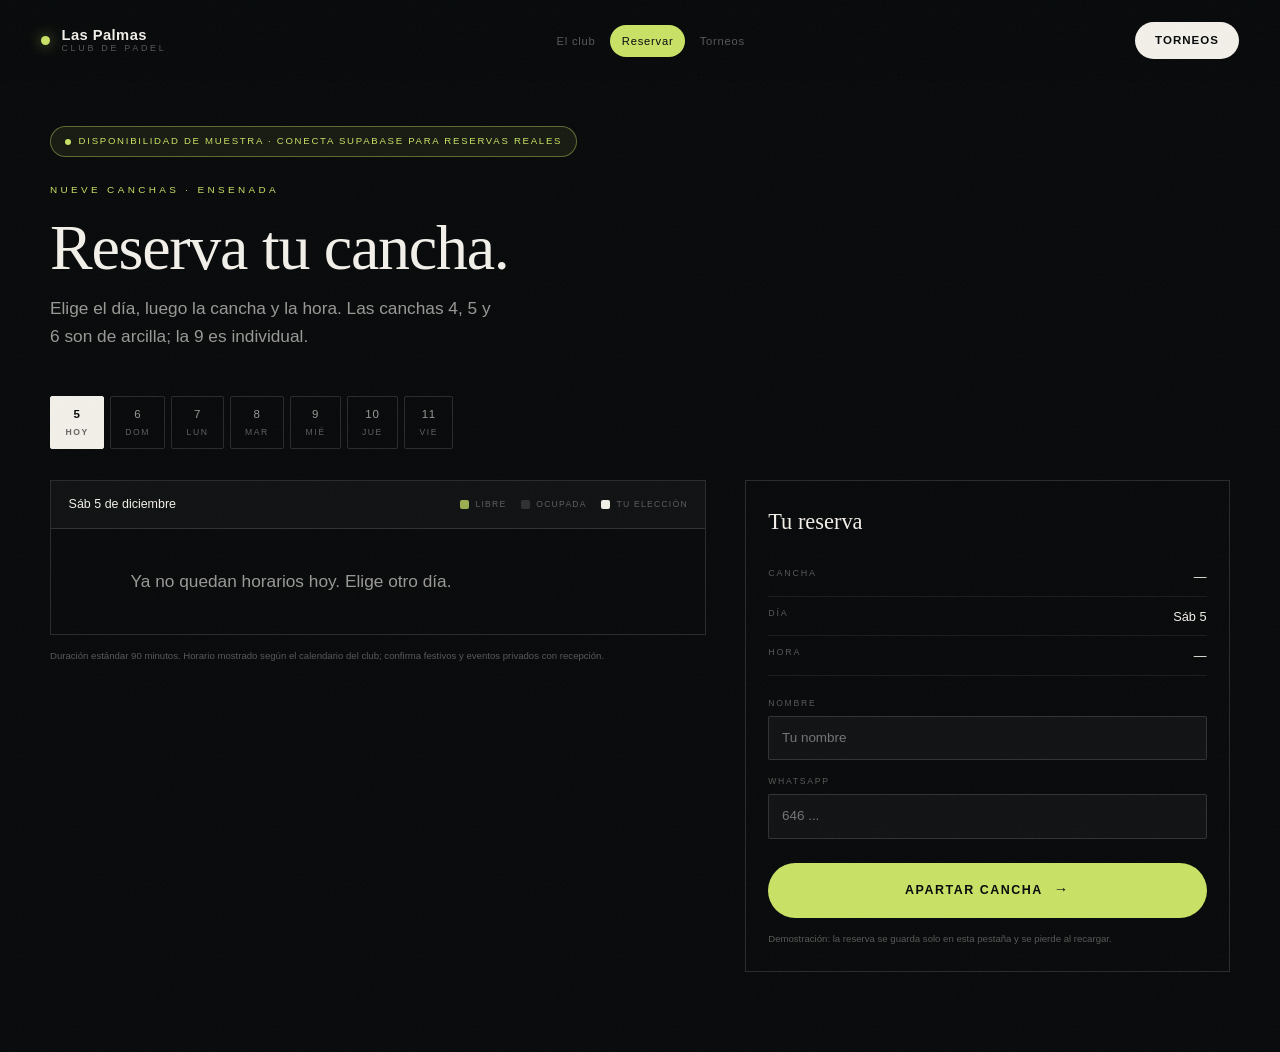
==== reservar.html @ 53bbf146 "Add files via upload" ====
<!DOCTYPE html>
<html lang="es">
<head>
<meta charset="utf-8">
<meta name="viewport" content="width=device-width, initial-scale=1, viewport-fit=cover">
<title>Reservar cancha — Club de Padel Las Palmas</title>
<meta name="description" content="Reserva una de las nueve canchas del Club de Padel Las Palmas en Ensenada.">
<meta name="theme-color" content="#07090a">
<link rel="stylesheet" href="css/cine.css">
<link rel="stylesheet" href="css/app.css">
</head>
<body class="app">
<div class="grain" aria-hidden="true"></div>

<header class="chrome">
  <a class="brand" href="index.html">
    <span class="brand-ball" aria-hidden="true"></span>
    <span class="brand-text"><strong>Las Palmas</strong><em>Club de Padel</em></span>
  </a>
  <nav class="chapters">
    <button onclick="location.href='index.html'"><span>El club</span></button>
    <button class="on"><span>Reservar</span></button>
    <button onclick="location.href='torneos.html'"><span>Torneos</span></button>
  </nav>
  <div class="chrome-right">
    <a class="book-cta" href="torneos.html">Torneos</a>
  </div>
</header>

<main class="app-main">
  <div class="page-head">
    <div id="sampleBadge"></div>
    <p class="eyebrow">Nueve canchas · Ensenada</p>
    <h1>Reserva tu cancha.</h1>
    <p class="body">Elige el día, luego la cancha y la hora. Las canchas 4, 5 y 6 son de arcilla; la 9 es individual.</p>
  </div>

  <div class="day-strip" id="dayStrip" role="group" aria-label="Día"></div>

  <div class="book-layout">
    <div>
      <div class="grid-wrap">
        <div class="grid-head">
          <b id="gridDay">—</b>
          <div class="legend">
            <span><i class="swatch free"></i>Libre</span>
            <span><i class="swatch taken"></i>Ocupada</span>
            <span><i class="swatch pick"></i>Tu elección</span>
          </div>
        </div>
        <div id="grid"></div>
      </div>
      <p class="book-note">
        Duración estándar 90 minutos. Horario mostrado según el calendario del club;
        confirma festivos y eventos privados con recepción.
      </p>
    </div>

    <aside class="book-side">
      <div class="book-card">
        <h3>Tu reserva</h3>
        <div class="pick-line"><span>Cancha</span><b id="pCourt">—</b></div>
        <div class="pick-line"><span>Día</span><b id="pDay">—</b></div>
        <div class="pick-line"><span>Hora</span><b id="pTime">—</b></div>

        <div style="margin-top:1.3rem">
          <div class="field">
            <label for="bName">Nombre</label>
            <input id="bName" type="text" autocomplete="name" placeholder="Tu nombre">
          </div>
          <div class="field">
            <label for="bPhone">WhatsApp</label>
            <input id="bPhone" type="tel" autocomplete="tel" placeholder="646 ...">
          </div>
        </div>

        <button class="confirm" id="bConfirm" style="width:100%;justify-content:center;margin-top:.6rem">
          <span>Apartar cancha</span><i aria-hidden="true">→</i>
        </button>
        <div class="msg" id="bMsg"></div>
        <p class="book-note" id="bNote"></p>
      </div>
    </aside>
  </div>
</main>

<script src="js/mock.js"></script>
<script src="js/api.js"></script>
<script src="js/booking.js"></script>
</body>
</html>
---- css/cine.css ----
/* ══════════════════════════════════════════════════════
   CLUB DE PADEL LAS PALMAS — cinematic scroll journey
   ══════════════════════════════════════════════════════ */

:root{
  --ink:#07090a;
  --ink-2:#0d1113;
  --paper:#f3f0ea;
  --paper-dim:rgba(243,240,234,.62);
  --paper-faint:rgba(243,240,234,.34);
  --ball:#c9e265;         /* domes / tennis-ball green */
  --ball-deep:#9fc032;
  --court:#2f86c9;        /* blue court */
  --clay:#c2593a;         /* terracotta court */
  --line:rgba(243,240,234,.14);
  --blur:saturate(180%) blur(22px);
  --ease:cubic-bezier(.22,.61,.36,1);
  --ease-out:cubic-bezier(.16,1,.3,1);
  --sans:"Helvetica Neue",Inter,-apple-system,BlinkMacSystemFont,"Segoe UI",Roboto,Arial,sans-serif;
  --mono:ui-monospace,SFMono-Regular,"SF Mono",Menlo,Consolas,monospace;
  --display:"Didot","Bodoni 72","Playfair Display",Georgia,"Times New Roman",serif;
}

*,*::before,*::after{box-sizing:border-box}
html{scroll-behavior:auto;-webkit-text-size-adjust:100%;overflow-x:clip}
body{
  margin:0;background:var(--ink);color:var(--paper);
  font-family:var(--sans);font-size:16px;line-height:1.5;
  -webkit-font-smoothing:antialiased;-moz-osx-font-smoothing:grayscale;
  overflow-x:hidden;
}
img,video{display:block;max-width:100%}
button{font:inherit;color:inherit;background:none;border:0;cursor:pointer}
a{color:inherit;text-decoration:none}

/* ── film grain ───────────────────────────────── */
.grain{
  position:fixed;inset:-150%;z-index:9998;pointer-events:none;opacity:.045;
  background-image:url("data:image/svg+xml;utf8,<svg xmlns='http://www.w3.org/2000/svg' width='200' height='200'><filter id='n'><feTurbulence type='fractalNoise' baseFrequency='.85' numOctaves='3'/></filter><rect width='200' height='200' filter='url(%23n)'/></svg>");
  animation:grain 1.1s steps(3) infinite;will-change:transform;
}
@keyframes grain{
  0%{transform:translate(0,0)}33%{transform:translate(-3%,2%)}66%{transform:translate(2%,-3%)}100%{transform:translate(0,0)}
}

/* ── preloader ────────────────────────────────── */
.boot{
  position:fixed;inset:0;z-index:9999;background:var(--ink);
  display:grid;place-items:center;transition:opacity .9s var(--ease),visibility .9s;
}
.boot.gone{opacity:0;visibility:hidden}
.boot-inner{width:min(78vw,360px);text-align:center}
.boot-mark{display:flex;align-items:center;justify-content:center;gap:.7rem;margin-bottom:2.2rem}
.boot-ball{
  width:13px;height:13px;border-radius:50%;background:var(--ball);
  box-shadow:0 0 22px rgba(201,226,101,.55);animation:pulse 1.8s var(--ease) infinite;
}
@keyframes pulse{0%,100%{transform:scale(1);opacity:1}50%{transform:scale(.72);opacity:.55}}
.boot-name{font-size:.72rem;letter-spacing:.42em;color:var(--paper-dim)}
.boot-bar{height:1px;background:var(--line);overflow:hidden}
.boot-bar i{display:block;height:100%;width:0;background:var(--ball);transition:width .35s var(--ease)}
.boot-pct{margin-top:1rem;font-family:var(--mono);font-size:.64rem;letter-spacing:.24em;color:var(--paper-faint)}

/* ── chrome ───────────────────────────────────── */
.chrome{
  position:fixed;top:0;left:0;right:0;z-index:900;
  display:flex;align-items:center;justify-content:space-between;gap:1.5rem;
  padding:1.4rem clamp(1.1rem,3.2vw,2.6rem);
  transition:opacity .6s var(--ease),transform .6s var(--ease);
}
.chrome::before{
  content:"";position:absolute;inset:0;z-index:-1;pointer-events:none;
  background:linear-gradient(to bottom,rgba(7,9,10,.78),rgba(7,9,10,0));
}
.brand{display:flex;align-items:center;gap:.72rem}
.brand-ball{
  width:9px;height:9px;border-radius:50%;background:var(--ball);flex:none;
  box-shadow:0 0 14px rgba(201,226,101,.6);
}
.brand-text{display:flex;flex-direction:column;line-height:1.08}
.brand-text strong{font-size:.92rem;font-weight:600;letter-spacing:.03em}
.brand-text em{font-style:normal;font-size:.56rem;letter-spacing:.3em;color:var(--paper-faint);text-transform:uppercase}

.chapters{display:flex;gap:.2rem}
.chapters button{
  position:relative;display:flex;align-items:baseline;gap:.42rem;
  padding:.5rem .72rem;border-radius:999px;
  font-size:.7rem;letter-spacing:.07em;color:var(--paper-faint);
  transition:color .35s var(--ease),background .35s var(--ease);
}
.chapters button i{font-family:var(--mono);font-size:.56rem;font-style:normal;opacity:.6}
.chapters button:hover{color:var(--paper)}
.chapters button.on{color:var(--ink);background:var(--ball)}
.chapters button.on i{opacity:.72}

.chrome-right{display:flex;align-items:center;gap:.9rem}
.lang{
  display:flex;gap:.26rem;font-family:var(--mono);font-size:.62rem;letter-spacing:.14em;
  color:var(--paper-dim);padding:.44rem .6rem;border:1px solid var(--line);border-radius:999px;
  transition:border-color .3s var(--ease)
}
.lang:hover{border-color:rgba(243,240,234,.34)}
.lang .off{opacity:.38}
.lang i{font-style:normal;opacity:.3}
.book-cta{
  padding:.62rem 1.25rem;border-radius:999px;background:var(--paper);color:var(--ink);
  font-size:.72rem;font-weight:600;letter-spacing:.09em;text-transform:uppercase;
  transition:background .35s var(--ease),transform .35s var(--ease);
}
.book-cta:hover{background:var(--ball);transform:translateY(-1px)}

.progress{position:fixed;top:0;left:0;right:0;height:2px;z-index:901;background:rgba(243,240,234,.08)}
.progress i{display:block;height:100%;width:0;background:var(--ball);transform-origin:0 50%}

/* ── chapter / stage ──────────────────────────── */
.chapter{position:relative;width:100%}
.stage{
  position:fixed;top:0;left:0;height:100svh;width:100%;overflow:hidden;
  background:var(--ink);
  opacity:0;visibility:hidden;will-change:opacity;
}
.layer{position:absolute;inset:0;width:100%;height:100%}

.film video,.film img{
  position:absolute;inset:0;width:100%;height:100%;object-fit:cover;
}
.film img{z-index:1}
.film video{z-index:2;opacity:0;transition:opacity .5s var(--ease)}
.film video.ready{opacity:1}
.film-b{opacity:0;z-index:3}

.aerial-layer{overflow:hidden}
.aerial{
  position:absolute;top:50%;left:50%;
  width:112%;height:112%;object-fit:cover;
  transform:translate(-50%,-50%) scale(1);
  transform-origin:56% 44%;      /* the domes — reception & pro shop */
  will-change:transform;
}

.still-layer{opacity:0;z-index:4}
.still-layer img{width:100%;height:100%;object-fit:cover}

.grade{
  z-index:5;pointer-events:none;
  background:
    linear-gradient(to bottom,rgba(7,9,10,.62) 0%,rgba(7,9,10,.12) 26%,rgba(7,9,10,.18) 62%,rgba(7,9,10,.82) 100%);
}
.grade-warm{
  background:
    linear-gradient(to bottom,rgba(7,9,10,.68) 0%,rgba(7,9,10,.08) 30%,rgba(10,7,4,.22) 64%,rgba(7,9,10,.88) 100%),
    radial-gradient(130% 80% at 50% 18%,rgba(255,196,120,.10),transparent 60%);
}
.grade-green{
  background:
    linear-gradient(to bottom,rgba(7,9,10,.60) 0%,rgba(7,9,10,.06) 32%,rgba(6,12,8,.20) 66%,rgba(7,9,10,.84) 100%),
    radial-gradient(120% 70% at 50% 30%,rgba(201,226,101,.10),transparent 62%);
}
.grade-night{
  background:
    linear-gradient(to bottom,rgba(4,6,10,.70) 0%,rgba(4,6,10,.18) 30%,rgba(4,8,14,.34) 66%,rgba(4,6,10,.92) 100%);
}
.vignette{
  z-index:6;pointer-events:none;
  background:radial-gradient(118% 88% at 50% 46%,transparent 42%,rgba(0,0,0,.52) 100%);
}
.bloom{
  z-index:5;pointer-events:none;opacity:0;mix-blend-mode:screen;
  background:
    radial-gradient(42% 30% at 28% 22%,rgba(255,238,190,.52),transparent 70%),
    radial-gradient(34% 26% at 68% 34%,rgba(220,245,170,.40),transparent 72%),
    radial-gradient(28% 22% at 48% 12%,rgba(255,248,214,.34),transparent 74%);
}

/* ── copy blocks ──────────────────────────────── */
.copy{
  position:absolute;z-index:20;opacity:0;pointer-events:none;
  padding:0 clamp(1.3rem,5vw,5rem);max-width:min(92vw,860px);
  will-change:opacity,transform;
}
.copy.vis{pointer-events:auto}
.copy-center{left:50%;top:50%;transform:translate(-50%,-50%);text-align:center}
.copy-left{left:0;bottom:clamp(5.5rem,13vh,9rem)}
.copy-right{right:0;bottom:clamp(5.5rem,13vh,9rem);text-align:right;padding-right:clamp(1.3rem,5vw,5rem)}

.eyebrow{margin:0 0 1.1rem;font-size:.62rem;letter-spacing:.34em;text-transform:uppercase;color:var(--ball)}
.display{
  margin:0;font-family:var(--display);font-weight:400;
  font-size:clamp(3.4rem,12vw,11rem);line-height:.88;letter-spacing:-.025em;
}
.display .line{display:block;overflow:hidden}
.display .line>span{display:block}
.sub{
  margin:1.6rem 0 0;font-size:clamp(.95rem,1.9vw,1.3rem);
  color:var(--paper-dim);letter-spacing:.02em;font-weight:300;
}
.tag{
  margin:2.2rem 0 0;font-family:var(--mono);font-size:.68rem;
  letter-spacing:.28em;color:var(--ball);
}
.h-big{
  margin:0;font-family:var(--display);font-weight:400;
  font-size:clamp(2.2rem,6.2vw,5rem);line-height:1.02;letter-spacing:-.018em;
}
.h-big.light{font-size:clamp(2rem,5.4vw,4.2rem)}
.h-mid{
  margin:0;font-family:var(--display);font-weight:400;
  font-size:clamp(1.7rem,4.2vw,3.2rem);line-height:1.12;letter-spacing:-.012em;
}
.body{
  margin:1.3rem 0 0;max-width:46ch;font-size:clamp(.92rem,1.5vw,1.08rem);
  line-height:1.62;color:var(--paper-dim);font-weight:300;
}
.body.wide{max-width:54ch}

.chapter-slug{
  position:absolute;z-index:21;top:clamp(5.6rem,11vh,7.4rem);left:clamp(1.3rem,5vw,5rem);
  display:flex;align-items:baseline;gap:.8rem;opacity:0;
}
.chapter-slug i{font-family:var(--mono);font-style:normal;font-size:.68rem;letter-spacing:.2em;color:var(--ball)}
.chapter-slug span{font-size:.68rem;letter-spacing:.32em;text-transform:uppercase;color:var(--paper-dim)}

.facts{list-style:none;margin:0;padding:0;display:flex;gap:2.6rem;justify-content:flex-end}
.facts li{display:flex;flex-direction:column;gap:.3rem;align-items:flex-end}
.facts b{font-family:var(--display);font-size:clamp(2rem,4.4vw,3.4rem);line-height:1;font-weight:400}
.facts span{font-size:.58rem;letter-spacing:.24em;text-transform:uppercase;color:var(--paper-faint)}

.scroll-cue{
  position:absolute;z-index:22;left:50%;bottom:2.4rem;transform:translateX(-50%);
  display:flex;flex-direction:column;align-items:center;gap:.8rem;
  font-size:.58rem;letter-spacing:.3em;text-transform:uppercase;color:var(--paper-faint);
  transition:opacity .6s var(--ease);
}
.scroll-cue i{display:block;width:1px;height:38px;background:linear-gradient(var(--ball),transparent);animation:cue 2.2s var(--ease) infinite}
@keyframes cue{0%{transform:scaleY(0);transform-origin:top}45%{transform:scaleY(1);transform-origin:top}55%{transform:scaleY(1);transform-origin:bottom}100%{transform:scaleY(0);transform-origin:bottom}}

/* ── court picker ─────────────────────────────── */
.picker{
  position:absolute;z-index:24;right:clamp(1rem,3.4vw,3rem);top:50%;
  transform:translateY(-50%);width:min(94vw,440px);opacity:0;pointer-events:none;
}
.picker.vis{pointer-events:auto}
.picker-head{margin-bottom:.9rem;padding-left:.2rem}
.court-list{display:flex;flex-direction:column;gap:.34rem;max-height:62svh;overflow-y:auto;padding-right:.2rem}
.court-list::-webkit-scrollbar{width:2px}
.court-list::-webkit-scrollbar-thumb{background:var(--line)}

.court{
  display:grid;grid-template-columns:auto 1fr auto;align-items:center;gap:.9rem;
  padding:.82rem 1.05rem;border-radius:3px;text-align:left;width:100%;
  background:rgba(10,13,15,.52);backdrop-filter:var(--blur);-webkit-backdrop-filter:var(--blur);
  border:1px solid rgba(243,240,234,.10);
  transition:background .3s var(--ease),border-color .3s var(--ease),transform .3s var(--ease);
}
.court:hover{background:rgba(18,23,26,.72);border-color:rgba(243,240,234,.24);transform:translateX(-4px)}
.court.sel{background:var(--paper);border-color:var(--paper);color:var(--ink);transform:translateX(-8px)}
.court-n{
  font-family:var(--mono);font-size:.62rem;letter-spacing:.14em;
  width:2.1rem;color:var(--paper-faint);
}
.court.sel .court-n{color:rgba(7,9,10,.52)}
.court-main{display:flex;flex-direction:column;gap:.18rem;min-width:0}
.court-name{font-size:.88rem;font-weight:500;letter-spacing:.01em}
.court-meta{font-size:.6rem;letter-spacing:.14em;text-transform:uppercase;color:var(--paper-faint)}
.court.sel .court-meta{color:rgba(7,9,10,.56)}
.court-dot{width:7px;height:7px;border-radius:50%;flex:none}
.court-dot.blue{background:var(--court)}
.court-dot.clay{background:var(--clay)}
.court-dot.solo{background:var(--ball)}
.court-tagline{
  grid-column:1/-1;margin:.26rem 0 0;font-size:.62rem;letter-spacing:.04em;
  color:var(--ball);
}
.court.sel .court-tagline{color:var(--ball-deep)}

/* ── menu ─────────────────────────────────────── */
.menu-wrap{
  position:absolute;z-index:24;right:clamp(1rem,3.4vw,3rem);top:50%;
  transform:translateY(-50%);width:min(94vw,470px);opacity:0;pointer-events:none;
}
.menu-wrap.vis{pointer-events:auto}
.menu-card{
  background:rgba(9,12,14,.68);backdrop-filter:var(--blur);-webkit-backdrop-filter:var(--blur);
  border:1px solid rgba(243,240,234,.12);padding:1.9rem 1.7rem 1.5rem;border-radius:3px;
}
.menu-top{margin-bottom:1.5rem;padding-bottom:1.1rem;border-bottom:1px solid var(--line)}
.menu-top h3{margin:0 0 .5rem;font-family:var(--display);font-size:1.9rem;font-weight:400;letter-spacing:-.01em}
.menu-top .eyebrow{margin:0}
.menu-cols{display:grid;grid-template-columns:1fr;gap:1.4rem;max-height:46svh;overflow-y:auto}
.menu-cols::-webkit-scrollbar{width:2px}
.menu-cols::-webkit-scrollbar-thumb{background:var(--line)}
.menu-sec h4{
  margin:0 0 .75rem;font-size:.58rem;letter-spacing:.3em;text-transform:uppercase;color:var(--ball);font-weight:500;
}
.menu-sec ul{list-style:none;margin:0;padding:0;display:flex;flex-direction:column;gap:.56rem}
.menu-sec li{display:flex;align-items:baseline;gap:.6rem;font-size:.82rem}
.menu-sec li span:first-child{color:var(--paper);font-weight:300}
.menu-sec li .dots{flex:1;border-bottom:1px dotted rgba(243,240,234,.2);transform:translateY(-3px)}
.menu-sec li .price{font-family:var(--mono);font-size:.7rem;color:var(--paper-faint)}
.menu-ig{
  display:inline-block;margin-top:1.4rem;font-family:var(--mono);font-size:.64rem;
  letter-spacing:.14em;color:var(--paper-faint);transition:color .3s var(--ease);
}
.menu-ig:hover{color:var(--ball)}

/* ── outro / booking ──────────────────────────── */
.outro{
  position:relative;z-index:60;min-height:100svh;overflow:hidden;
  display:flex;flex-direction:column;justify-content:center;background:var(--ink);
}
.outro-bg{position:absolute;inset:0}
.outro-bg img{width:100%;height:100%;object-fit:cover;transform:scale(1.06)}
.outro-grade{
  position:absolute;inset:0;
  background:linear-gradient(to bottom,rgba(4,6,10,.88),rgba(4,6,10,.80) 46%,rgba(4,6,10,.96));
}
.outro-inner{
  position:relative;z-index:3;width:min(92vw,700px);margin:0 auto;
  padding:clamp(6rem,14vh,9rem) 0 3rem;text-align:center;
}
.summary{
  margin:2.4rem 0 2rem;display:grid;grid-template-columns:repeat(3,1fr);
  border:1px solid var(--line);
}
.sum-row{
  display:flex;flex-direction:column;gap:.5rem;align-items:center;
  padding:1.2rem .7rem;border-right:1px solid var(--line);
}
.sum-row:last-child{border-right:0}
.sum-row span{font-size:.56rem;letter-spacing:.26em;text-transform:uppercase;color:var(--paper-faint)}
.sum-row b{font-size:.92rem;font-weight:500;letter-spacing:.01em}
.sum-row b.set{color:var(--ball)}

.date-strip,.time-strip{display:flex;flex-wrap:wrap;gap:.36rem;justify-content:center;margin-bottom:.8rem}
.chip{
  padding:.58rem .9rem;border:1px solid var(--line);border-radius:2px;
  font-size:.72rem;letter-spacing:.06em;color:var(--paper-dim);
  transition:border-color .25s var(--ease),color .25s var(--ease),background .25s var(--ease);
}
.chip:hover{border-color:rgba(243,240,234,.4);color:var(--paper)}
.chip.on{background:var(--paper);border-color:var(--paper);color:var(--ink);font-weight:600}
.chip small{display:block;font-size:.54rem;letter-spacing:.18em;text-transform:uppercase;opacity:.6;margin-top:.18rem}

.confirm{
  display:inline-flex;align-items:center;gap:.7rem;margin-top:1.6rem;
  padding:1.05rem 2.4rem;background:var(--ball);color:var(--ink);border-radius:999px;
  font-size:.78rem;font-weight:600;letter-spacing:.12em;text-transform:uppercase;
  transition:transform .35s var(--ease),box-shadow .35s var(--ease);
}
.confirm:hover{transform:translateY(-2px);box-shadow:0 16px 44px rgba(201,226,101,.26)}
.confirm i{font-style:normal;font-size:.9rem}
.confirm-note{margin:1rem 0 0;font-size:.66rem;letter-spacing:.06em;color:var(--paper-faint)}

.links{display:grid;grid-template-columns:1fr 1fr;gap:.6rem;margin-top:3rem}
.links a{
  display:flex;flex-direction:column;gap:.34rem;padding:1.15rem 1.3rem;text-align:left;
  border:1px solid var(--line);transition:border-color .3s var(--ease),background .3s var(--ease);
}
.links a:hover{border-color:rgba(243,240,234,.34);background:rgba(243,240,234,.04)}
.links b{font-size:.82rem;font-weight:500}
.links span{font-size:.64rem;letter-spacing:.08em;color:var(--paper-faint)}

.foot{
  position:relative;z-index:3;display:grid;grid-template-columns:repeat(3,1fr);gap:1.6rem;
  width:min(92vw,1100px);margin:0 auto;padding:2.6rem 0 2.4rem;border-top:1px solid var(--line);
}
.foot-col{display:flex;flex-direction:column;gap:.42rem;font-size:.68rem;color:var(--paper-faint);letter-spacing:.04em}
.foot-col b{color:var(--paper-dim);font-size:.72rem;font-weight:500;letter-spacing:.06em}
.foot-end{align-items:flex-end;justify-content:flex-end}
.foot-end .tag{margin:0;font-size:.62rem}

/* ── responsive ───────────────────────────────── */
@media (max-width:1024px){
  .chapters{display:none}
  .facts{gap:1.8rem}
}
@media (max-width:760px){
  .chrome{padding:1rem 1.1rem}
  .brand-text em{display:none}
  .book-cta{padding:.54rem .95rem;font-size:.64rem}
  .lang{padding:.38rem .5rem;font-size:.56rem}

  .copy{padding:0 1.3rem;max-width:100%}
  .copy-left,.copy-right{bottom:auto;top:auto;left:0;right:0;text-align:left;padding:0 1.3rem}
  .copy-right{text-align:left}
  .facts{justify-content:flex-start}
  .facts li{align-items:flex-start}

  /* on phones, text sits in the lower third; pickers become a bottom sheet */
  .copy-left,.copy-right{bottom:clamp(7rem,18vh,10rem)}
  .h-big{font-size:clamp(1.9rem,8.4vw,2.8rem)}
  .display{font-size:clamp(3rem,17vw,5.4rem)}

  .picker,.menu-wrap{
    right:0;left:0;top:auto;bottom:0;transform:none;width:100%;
    padding:0 .8rem .8rem;
  }
  .court-list{max-height:44svh}
  .court:hover,.court.sel{transform:none}
  .menu-card{padding:1.3rem 1.1rem 1.1rem;border-radius:3px 3px 0 0}
  .menu-cols{max-height:34svh}
  .menu-top h3{font-size:1.5rem}

  .summary{grid-template-columns:1fr;}
  .sum-row{border-right:0;border-bottom:1px solid var(--line);flex-direction:row;justify-content:space-between}
  .sum-row:last-child{border-bottom:0}
  .links{grid-template-columns:1fr}
  .foot{grid-template-columns:1fr;text-align:left}
  .foot-end{align-items:flex-start}
}

/* ── accessibility ────────────────────────────── */
@media (prefers-reduced-motion:reduce){
  .grain{display:none}
  .scroll-cue i{animation:none}
  .boot-ball{animation:none}
  .aerial{transform:translate(-50%,-50%) scale(1.08)!important}
  *{transition-duration:.01ms!important}
}
.copy:focus-visible,.court:focus-visible,.chip:focus-visible,.confirm:focus-visible{
  outline:2px solid var(--ball);outline-offset:3px;
}

/* ── social reels ─────────────────────────────── */
.reels{
  display:grid;grid-template-columns:repeat(4,1fr);gap:.5rem;margin:2.6rem 0 .9rem;
}
.reel{
  position:relative;aspect-ratio:9/16;overflow:hidden;border-radius:3px;
  border:1px solid rgba(243,240,234,.12);background:#0b0e10;
}
.reel img,.reel video{position:absolute;inset:0;width:100%;height:100%;object-fit:cover}
.reel video{opacity:0;transition:opacity .6s var(--ease)}
.reel video.ready{opacity:1}
.reel::after{
  content:"";position:absolute;inset:0;pointer-events:none;
  background:linear-gradient(to bottom,transparent 55%,rgba(4,6,10,.55));
}
.reel-cap{
  margin:0 0 .6rem;font-size:.64rem;letter-spacing:.2em;text-transform:uppercase;
  color:var(--paper-faint);
}
.foot-4{grid-template-columns:repeat(4,1fr)}
.soc{font-size:.66rem;color:var(--paper-faint);transition:color .3s var(--ease)}
.soc:hover{color:var(--ball)}
@media (max-width:760px){
  .reels{grid-template-columns:repeat(2,1fr)}
  .foot-4{grid-template-columns:1fr}
}

/* ── membership ───────────────────────────────── */
.member{
  display:grid;grid-template-columns:1fr 1fr;gap:0;text-align:left;margin-top:3rem;
  border:1px solid rgba(201,226,101,.32);background:rgba(201,226,101,.045);
}
.member-l{padding:1.9rem 1.8rem;border-right:1px solid rgba(201,226,101,.22)}
.member-r{padding:1.9rem 1.8rem;display:flex;flex-direction:column;gap:1.1rem}
.member-l h3{
  margin:0;font-family:var(--display);font-weight:400;
  font-size:clamp(1.4rem,2.6vw,2rem);line-height:1.1;letter-spacing:-.01em;
}
.member-tag{margin:.7rem 0 0;font-size:.78rem;color:var(--paper-dim);font-weight:300}
.member-price{display:flex;align-items:baseline;gap:.5rem;margin-top:1.5rem}
.member-price b{font-family:var(--display);font-size:clamp(2.1rem,4.6vw,3.1rem);font-weight:400;color:var(--ball)}
.member-price span{font-size:.64rem;letter-spacing:.2em;text-transform:uppercase;color:var(--paper-faint)}
.member-perks,.member-hours{list-style:none;margin:0;padding:0;display:flex;flex-direction:column;gap:.5rem}
.member-perks li{display:flex;gap:.6rem;align-items:baseline;font-size:.82rem;font-weight:300}
.member-perks li::before{content:"";width:5px;height:5px;border-radius:50%;background:var(--ball);flex:none;transform:translateY(-2px)}
.member-hours{padding-top:1rem;border-top:1px solid rgba(243,240,234,.12)}
.member-hours li{display:flex;justify-content:space-between;gap:1rem;font-size:.76rem}
.member-hours li span{color:var(--paper-faint)}
.member-hours li b{font-family:var(--mono);font-size:.7rem;font-weight:400;color:var(--paper-dim)}
.member-note{margin:0;font-size:.6rem;letter-spacing:.06em;color:var(--paper-faint);font-style:italic}
@media (max-width:760px){
  .member{grid-template-columns:1fr}
  .member-l{border-right:0;border-bottom:1px solid rgba(201,226,101,.22)}
  .member-l,.member-r{padding:1.4rem 1.2rem}
}

/* ══════════════════════════════════════════════════════
   3D CLUB MAP
   ══════════════════════════════════════════════════════ */
.book3d{
  position:relative;z-index:60;background:var(--ink);
  padding:clamp(7.5rem,16vh,11rem) clamp(1.2rem,4vw,3rem) clamp(3rem,7vh,5rem);
  display:flex;flex-direction:column;align-items:center;
  background-image:
    radial-gradient(90% 60% at 50% 0%,rgba(201,226,101,.06),transparent 60%),
    radial-gradient(70% 50% at 50% 100%,rgba(47,134,201,.05),transparent 60%);
  overflow-x:clip;
}
.book3d-head{text-align:center;max-width:46rem;margin-bottom:clamp(2rem,5vh,3.4rem)}
.book3d-head .body{margin-left:auto;margin-right:auto}

.scene{
  width:min(100%,1080px);aspect-ratio:16/10;
  perspective:1500px;perspective-origin:50% 42%;
}
.plane{
  position:relative;width:100%;height:100%;
  transform-style:preserve-3d;
  transform:rotateX(57deg) rotateZ(-18deg) scale(.94);
  transition:transform .9s var(--ease-out);
}
.ground{
  position:absolute;inset:-6% -4%;
  background:
    linear-gradient(135deg,rgba(26,38,28,.92),rgba(14,20,16,.92)),
    repeating-linear-gradient(0deg,rgba(255,255,255,.022) 0 1px,transparent 1px 42px),
    repeating-linear-gradient(90deg,rgba(255,255,255,.022) 0 1px,transparent 1px 42px);
  border:1px solid rgba(201,226,101,.14);
  border-radius:4px;
  box-shadow:0 60px 120px rgba(0,0,0,.6);
  transform:translateZ(-2px);
}

.court3d{
  position:absolute;transform-style:preserve-3d;cursor:pointer;
  transition:transform .42s var(--ease-out),filter .42s var(--ease-out);
}
.court3d .top{
  position:absolute;inset:0;border-radius:2px;
  border:1px solid rgba(255,255,255,.34);
  box-shadow:inset 0 0 22px rgba(0,0,0,.42);
  background-size:100% 100%;
}
.court3d.blue .top{background:linear-gradient(165deg,#2f86c9,#1d5f94)}
.court3d.clay .top{background:linear-gradient(165deg,#c2593a,#8e3c26)}
.court3d.solo .top{background:linear-gradient(165deg,#9fc032,#6f8c20)}
.court3d .net{
  position:absolute;left:-2%;right:-2%;top:50%;height:2px;
  background:rgba(255,255,255,.62);transform:translateY(-50%);
}
.court3d .line{
  position:absolute;left:12%;right:12%;top:12%;bottom:12%;
  border:1px solid rgba(255,255,255,.38);border-radius:1px;
}
.court3d .tagn{
  position:absolute;left:50%;top:50%;
  transform:translate(-50%,-50%) rotateZ(18deg) rotateX(-57deg) translateZ(26px);
  font-family:var(--mono);font-size:.78rem;letter-spacing:.06em;
  color:#fff;text-shadow:0 2px 10px rgba(0,0,0,.85);pointer-events:none;
  transition:font-size .3s var(--ease);
}
.court3d.hot{transform:translateZ(26px)}
.court3d.hot .top{border-color:rgba(255,255,255,.75)}
.court3d.sel{transform:translateZ(54px);filter:saturate(1.3) brightness(1.15)}
.court3d.sel .top{
  border:2px solid var(--ball);
  box-shadow:inset 0 0 26px rgba(0,0,0,.35),0 0 44px rgba(201,226,101,.55);
}
.court3d.sel .tagn{font-size:1rem;color:var(--ball)}

.block{
  position:absolute;transform-style:preserve-3d;
  background:linear-gradient(160deg,rgba(60,48,40,.96),rgba(32,26,22,.96));
  border:1px solid rgba(243,240,234,.2);border-radius:2px;
  box-shadow:0 10px 26px rgba(0,0,0,.5);
}
.block span{
  position:absolute;left:50%;top:50%;
  transform:translate(-50%,-50%) rotateZ(18deg) rotateX(-57deg) translateZ(20px);
  font-size:.56rem;letter-spacing:.2em;color:var(--paper-dim);white-space:nowrap;
}
.block-wc{background:linear-gradient(160deg,rgba(70,60,70,.9),rgba(34,28,34,.9))}

.entry{position:absolute;transform-style:preserve-3d}
.entry i{
  position:absolute;left:50%;top:50%;width:11px;height:11px;border-radius:50%;
  background:var(--ball);transform:translate(-50%,-50%);
  box-shadow:0 0 0 0 rgba(201,226,101,.5);animation:ping 2.4s var(--ease) infinite;
}
@keyframes ping{
  0%{box-shadow:0 0 0 0 rgba(201,226,101,.5)}
  70%{box-shadow:0 0 0 26px rgba(201,226,101,0)}
  100%{box-shadow:0 0 0 0 rgba(201,226,101,0)}
}
.entry span{
  position:absolute;left:50%;top:50%;
  transform:translate(-50%,-50%) rotateZ(18deg) rotateX(-57deg) translate3d(0,-26px,34px);
  font-family:var(--mono);font-size:.58rem;letter-spacing:.22em;color:var(--ball);white-space:nowrap;
}

.map-legend{
  display:flex;gap:1.6rem;flex-wrap:wrap;justify-content:center;
  margin-top:clamp(1.4rem,4vh,2.6rem);
  font-size:.62rem;letter-spacing:.16em;text-transform:uppercase;color:var(--paper-faint);
}
.map-legend>span{display:flex;align-items:center;gap:.5rem}
.map-legend .dot{width:7px;height:7px;border-radius:50%;display:inline-block}
.map-legend .dot.blue{background:var(--court)}
.map-legend .dot.clay{background:var(--clay)}
.map-legend .dot.solo{background:var(--ball)}

@media (max-width:760px){
  .scene{aspect-ratio:4/5;perspective:900px}
  .plane{transform:rotateX(52deg) rotateZ(-14deg) scale(.88)}
  .court3d .tagn{font-size:.62rem}
  .block span{font-size:.46rem}
}
@media (prefers-reduced-motion:reduce){
  .plane{transition:none}
  .entry i{animation:none}
}

/* the court host must not flatten its children's 3D, or hit-testing
   collapses onto the plane and the courts become unclickable */
/* 3D hit-testing through preserve-3d is unreliable, so the decorative
   children never take the pointer — the scene resolves clicks itself. */
#mapCourts{position:absolute;inset:0;transform-style:preserve-3d;pointer-events:none}
.court3d,.court3d *{pointer-events:none}
#scene{cursor:default}
#scene.over{cursor:pointer}
---- css/app.css ----
/* ══════════════════════════════════════════════════════
   LAS PALMAS — platform pages (booking + tournaments)
   Shares the tokens defined in cine.css.
   ══════════════════════════════════════════════════════ */

body.app{background:var(--ink);min-height:100svh}

.app-main{
  width:min(94vw,1180px);margin:0 auto;
  padding:clamp(6.5rem,14vh,9rem) 0 5rem;
}

.page-head{margin-bottom:clamp(2rem,5vh,3.2rem)}
.page-head h1{
  margin:.4rem 0 0;font-family:var(--display);font-weight:400;
  font-size:clamp(2.2rem,5.4vw,4rem);line-height:1.02;letter-spacing:-.02em;
}
.page-head .body{margin-top:.9rem}

.sample-badge{
  display:inline-flex;align-items:center;gap:.5rem;margin-bottom:1.6rem;
  padding:.46rem .85rem;border:1px solid rgba(201,226,101,.4);border-radius:999px;
  background:rgba(201,226,101,.08);
  font-size:.6rem;letter-spacing:.18em;text-transform:uppercase;color:var(--ball);
}
.sample-badge i{width:6px;height:6px;border-radius:50%;background:var(--ball);flex:none}

/* ── tabs ─────────────────────────────────────────────── */
.tabs{display:flex;gap:.25rem;border-bottom:1px solid var(--line);margin-bottom:2rem;overflow-x:auto}
.tabs button{
  padding:.9rem 1.2rem;font-size:.72rem;letter-spacing:.18em;text-transform:uppercase;
  color:var(--paper-faint);border-bottom:2px solid transparent;white-space:nowrap;
  transition:color .3s var(--ease),border-color .3s var(--ease);
}
.tabs button:hover{color:var(--paper-dim)}
.tabs button.on{color:var(--paper);border-bottom-color:var(--ball)}
.panel{display:none}
.panel.on{display:block;animation:fadeUp .5s var(--ease-out)}
@keyframes fadeUp{from{opacity:0;transform:translateY(10px)}to{opacity:1;transform:none}}

/* ── standings table ──────────────────────────────────── */
.table-wrap{border:1px solid var(--line);overflow-x:auto}
.group-head{
  display:flex;align-items:center;gap:.9rem;padding:1.1rem 1.3rem;
  border-bottom:1px solid var(--line);background:rgba(243,240,234,.03);
}
.group-badge{
  width:30px;height:30px;border-radius:50%;display:grid;place-items:center;flex:none;
  background:rgba(201,226,101,.16);color:var(--ball);
  font-size:.74rem;font-weight:600;
}
.group-head h3{margin:0;font-size:1rem;font-weight:500;letter-spacing:.02em}
.group-head .meta{margin-left:auto;font-family:var(--mono);font-size:.64rem;color:var(--paper-faint);letter-spacing:.08em}

table.stand{width:100%;border-collapse:collapse;min-width:620px}
table.stand th{
  padding:.8rem .7rem;text-align:right;font-size:.56rem;letter-spacing:.22em;
  text-transform:uppercase;color:var(--paper-faint);font-weight:500;
  border-bottom:1px solid var(--line);white-space:nowrap;
}
table.stand th:nth-child(1){width:46px;text-align:center}
table.stand th:nth-child(2){text-align:left}
table.stand td{
  padding:.95rem .7rem;text-align:right;font-size:.86rem;
  border-bottom:1px solid rgba(243,240,234,.06);
}
table.stand tr:last-child td{border-bottom:0}
table.stand tr{transition:background .25s var(--ease)}
table.stand tbody tr:hover{background:rgba(243,240,234,.035)}
.pos{text-align:center;font-family:var(--mono);font-size:.74rem;color:var(--paper-faint)}
.pos.top{color:var(--ball)}
.team{display:flex;align-items:center;gap:.75rem;text-align:left}
.abbr{
  width:28px;height:28px;border-radius:6px;display:grid;place-items:center;flex:none;
  background:rgba(243,240,234,.08);font-family:var(--mono);font-size:.56rem;
  letter-spacing:.04em;color:var(--paper-dim);
}
.team-name{font-weight:500;letter-spacing:.01em}
.tied-flag{
  margin-left:.5rem;font-size:.54rem;letter-spacing:.14em;text-transform:uppercase;
  color:var(--ball);opacity:.8;
}
.num{font-family:var(--mono);font-size:.78rem;color:var(--paper-dim)}
.num.big{color:var(--paper);font-size:.92rem;font-weight:600}
.num.pos-d{color:#9fd36a}
.num.neg-d{color:#d9755c}
.bar{
  position:relative;height:3px;background:rgba(243,240,234,.1);border-radius:2px;
  min-width:58px;overflow:hidden;
}
.bar i{position:absolute;inset:0 auto 0 0;background:var(--ball);border-radius:2px}

/* qualification cut */
tr.cut td{border-bottom:1px solid rgba(201,226,101,.45)}

/* ── schedule / ties ──────────────────────────────────── */
.round{border:1px solid var(--line);margin-bottom:.6rem}
.round-head{
  display:flex;align-items:center;gap:.9rem;padding:.95rem 1.2rem;
  background:rgba(243,240,234,.03);cursor:pointer;
}
.round-head b{font-size:.84rem;font-weight:500;letter-spacing:.02em}
.round-head .when{font-family:var(--mono);font-size:.62rem;color:var(--paper-faint)}
.round-head .state{
  margin-left:auto;font-size:.54rem;letter-spacing:.18em;text-transform:uppercase;
  padding:.3rem .62rem;border-radius:999px;border:1px solid var(--line);color:var(--paper-faint);
}
.round-head .state.live{color:var(--ball);border-color:rgba(201,226,101,.5);background:rgba(201,226,101,.08)}
.round-head .state.done{color:var(--paper-faint)}
.round-body{display:none;padding:.3rem 0}
.round.open .round-body{display:block}
.tie{
  display:grid;grid-template-columns:1fr auto 1fr auto;align-items:center;gap:1rem;
  padding:.85rem 1.2rem;border-top:1px solid rgba(243,240,234,.06);font-size:.84rem;
}
.tie .side{display:flex;align-items:center;gap:.6rem;min-width:0}
.tie .side.b{justify-content:flex-end;text-align:right}
.tie .sc{
  font-family:var(--mono);font-size:.88rem;letter-spacing:.08em;color:var(--paper);
  padding:.2rem .6rem;border:1px solid var(--line);border-radius:3px;white-space:nowrap;
}
.tie .sc.pending{color:var(--paper-faint);border-style:dashed}
.tie .court{font-family:var(--mono);font-size:.58rem;color:var(--paper-faint);white-space:nowrap}
.tie .side.win .team-name{color:var(--ball)}

/* ── booking grid ─────────────────────────────────────── */
.book-layout{display:grid;grid-template-columns:1.15fr .85fr;gap:clamp(1.4rem,3vw,2.6rem);align-items:start}
.day-strip{display:flex;gap:.36rem;overflow-x:auto;padding-bottom:.5rem;margin-bottom:1.4rem}
.grid-wrap{border:1px solid var(--line);overflow:hidden}
.grid-head{
  display:flex;align-items:center;gap:.8rem;padding:.9rem 1.1rem;
  border-bottom:1px solid var(--line);background:rgba(243,240,234,.03);
}
.grid-head b{font-size:.78rem;font-weight:500}
.grid-head .legend{margin-left:auto;display:flex;gap:.9rem;font-size:.54rem;letter-spacing:.14em;text-transform:uppercase;color:var(--paper-faint)}
.grid-head .legend span{display:flex;align-items:center;gap:.4rem}
.swatch{width:9px;height:9px;border-radius:2px;display:inline-block}
.swatch.free{background:rgba(201,226,101,.75)}
.swatch.taken{background:rgba(243,240,234,.14)}
.swatch.pick{background:var(--paper)}

.court-row{display:grid;grid-template-columns:86px 1fr;align-items:center;border-top:1px solid rgba(243,240,234,.06)}
.court-row:first-child{border-top:0}
.court-label{
  padding:.7rem .9rem;font-size:.72rem;display:flex;flex-direction:column;gap:.15rem;
  border-right:1px solid rgba(243,240,234,.06);
}
.court-label b{font-weight:500}
.court-label span{font-size:.52rem;letter-spacing:.14em;text-transform:uppercase;color:var(--paper-faint)}
.slots{display:flex;flex-wrap:wrap;gap:2px;padding:.5rem .6rem}
.slot{
  flex:1 1 52px;min-width:52px;max-width:72px;padding:.5rem .3rem;border-radius:2px;
  font-family:var(--mono);font-size:.6rem;letter-spacing:.02em;
  background:rgba(201,226,101,.16);color:#dff0a8;border:1px solid transparent;
  transition:background .2s var(--ease),color .2s var(--ease),transform .2s var(--ease);
}
.slot:hover:not(.taken){background:rgba(201,226,101,.34);transform:translateY(-1px)}
.slot.taken{background:rgba(243,240,234,.06);color:rgba(243,240,234,.26);cursor:not-allowed}
.slot.pick{background:var(--paper);color:var(--ink);font-weight:700}
.slot.closed{display:none}

.book-side{position:sticky;top:6rem}
.book-card{border:1px solid var(--line);padding:1.5rem 1.4rem}
.book-card h3{margin:0 0 1.2rem;font-family:var(--display);font-size:1.4rem;font-weight:400}
.field{display:flex;flex-direction:column;gap:.4rem;margin-bottom:.9rem}
.field label{font-size:.54rem;letter-spacing:.2em;text-transform:uppercase;color:var(--paper-faint)}
.field input{
  background:rgba(243,240,234,.04);border:1px solid var(--line);border-radius:2px;
  padding:.7rem .8rem;color:var(--paper);font:inherit;font-size:.84rem;
}
.field input:focus{outline:none;border-color:rgba(201,226,101,.6)}
.pick-line{display:flex;justify-content:space-between;gap:1rem;padding:.6rem 0;border-bottom:1px solid rgba(243,240,234,.08);font-size:.8rem}
.pick-line span{color:var(--paper-faint);font-size:.56rem;letter-spacing:.2em;text-transform:uppercase}
.pick-line b{font-weight:500}
.book-note{margin:.9rem 0 0;font-size:.6rem;color:var(--paper-faint);line-height:1.5}
.msg{margin-top:.9rem;padding:.7rem .85rem;border-radius:2px;font-size:.74rem;display:none}
.msg.on{display:block}
.msg.ok{background:rgba(159,211,106,.12);border:1px solid rgba(159,211,106,.4);color:#c2e79a}
.msg.err{background:rgba(217,117,92,.12);border:1px solid rgba(217,117,92,.45);color:#e8a893}

.skeleton{
  background:linear-gradient(90deg,rgba(243,240,234,.05),rgba(243,240,234,.11),rgba(243,240,234,.05));
  background-size:200% 100%;animation:sk 1.3s linear infinite;border-radius:2px;
}
@keyframes sk{from{background-position:200% 0}to{background-position:-200% 0}}

@media (max-width:980px){
  .book-layout{grid-template-columns:1fr}
  .book-side{position:static}
}
@media (max-width:640px){
  table.stand th:nth-child(n+6),table.stand td:nth-child(n+6){display:none}
  .tie{grid-template-columns:1fr auto 1fr;gap:.6rem}
  .tie .court{display:none}
  .court-row{grid-template-columns:66px 1fr}
}
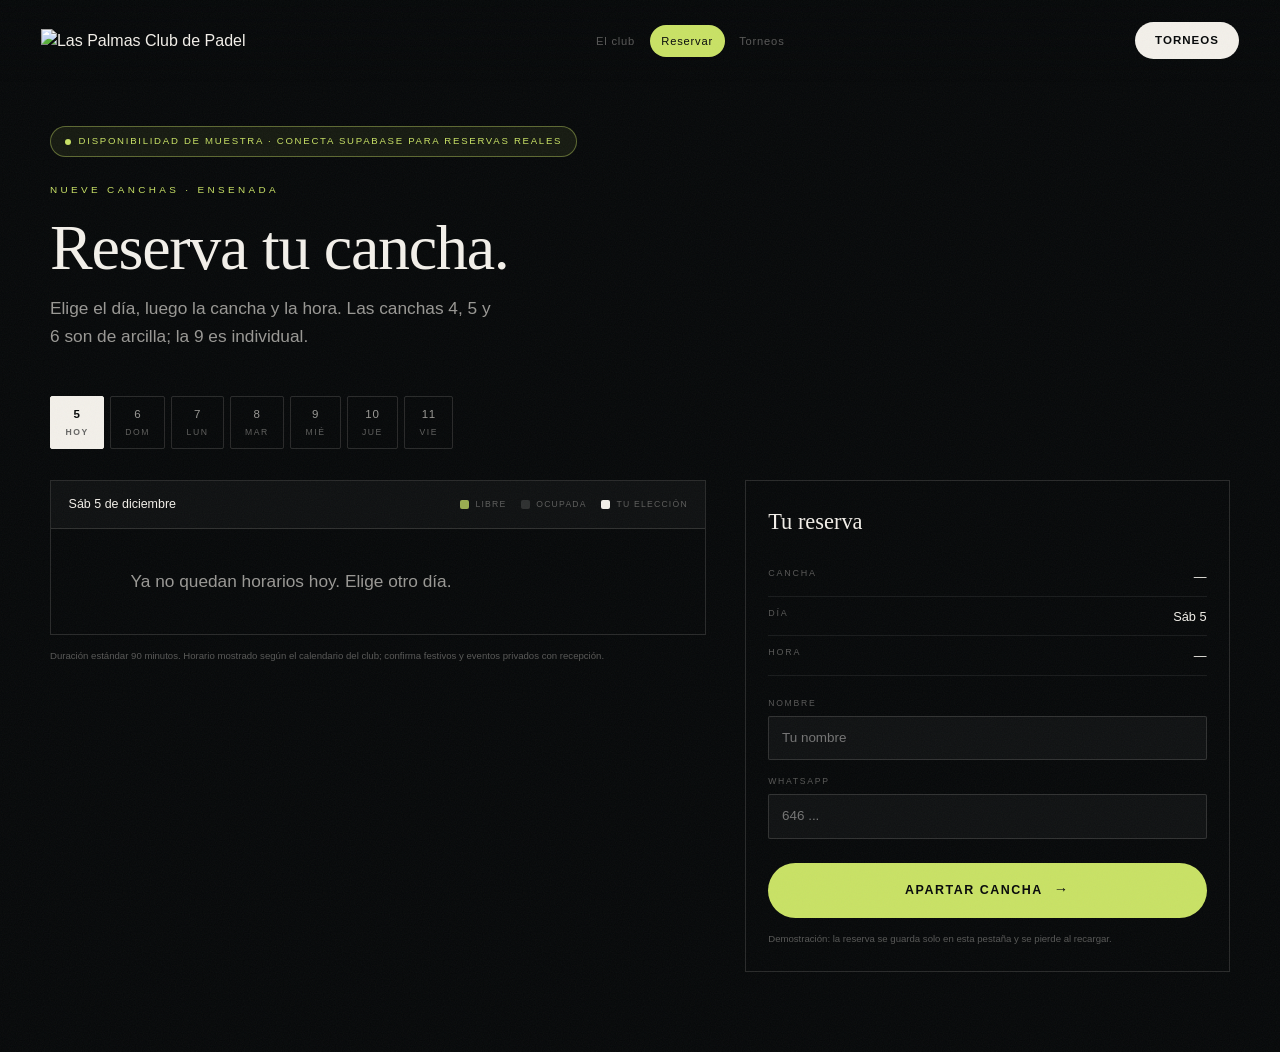
==== commit ab0e01ea: "Add files via upload" ====
--- a/reservar.html
+++ b/reservar.html
@@ -14,8 +14,7 @@
 
 <header class="chrome">
   <a class="brand" href="index.html">
-    <span class="brand-ball" aria-hidden="true"></span>
-    <span class="brand-text"><strong>Las Palmas</strong><em>Club de Padel</em></span>
+    <img class="brand-lockup" src="assets/img/logo-lockup.png" alt="Las Palmas Club de Padel">
   </a>
   <nav class="chapters">
     <button onclick="location.href='index.html'"><span>El club</span></button>
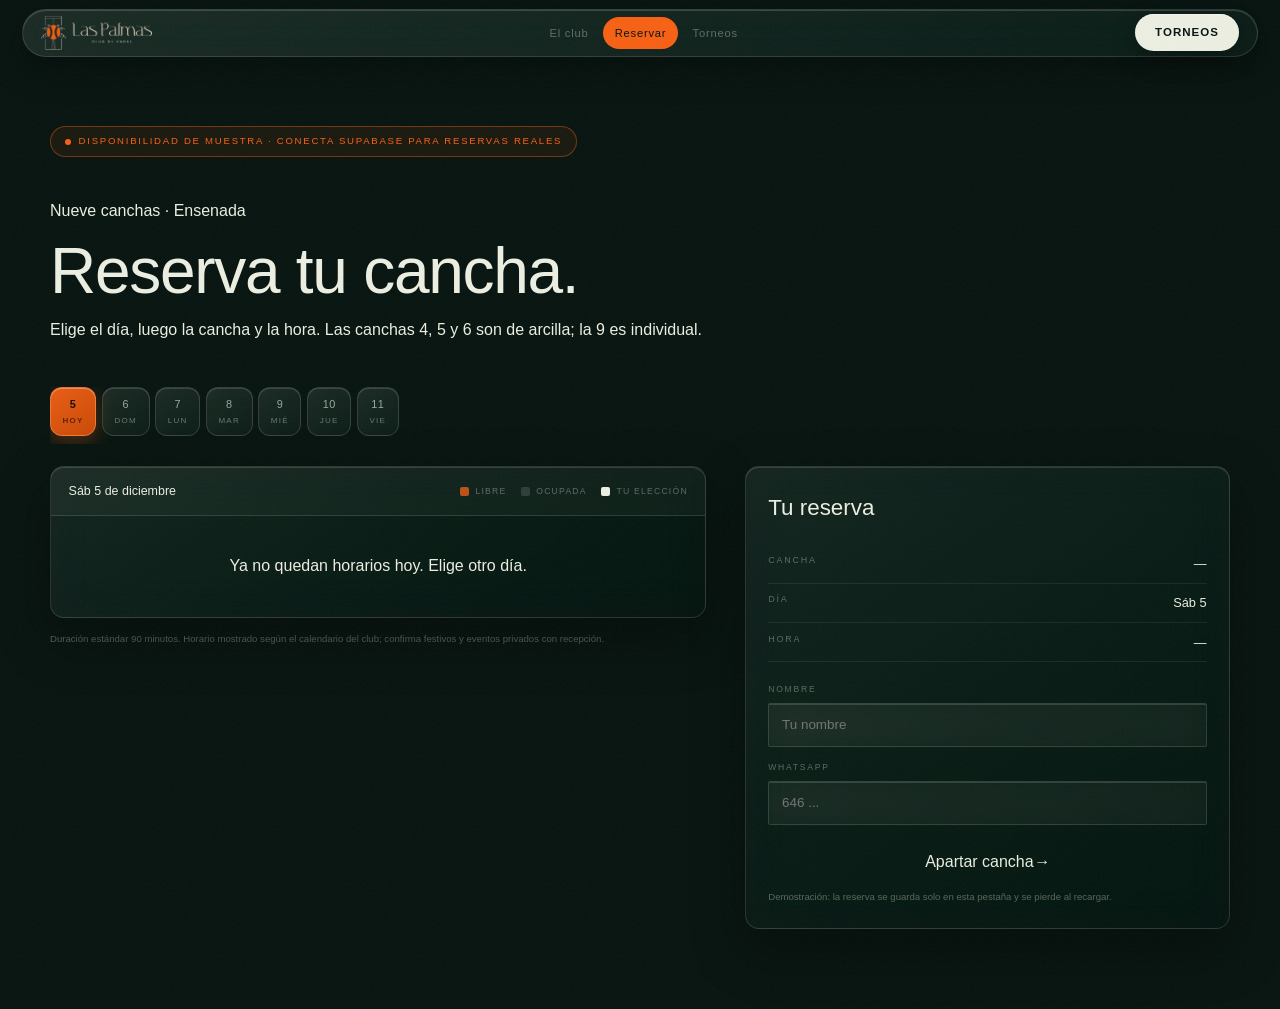
==== commit 213ae983: "Add files via upload" ====
--- a/reservar.html
+++ b/reservar.html
@@ -3,9 +3,36 @@
 <head>
 <meta charset="utf-8">
 <meta name="viewport" content="width=device-width, initial-scale=1, viewport-fit=cover">
-<title>Reservar cancha — Club de Padel Las Palmas</title>
-<meta name="description" content="Reserva una de las nueve canchas del Club de Padel Las Palmas en Ensenada.">
-<meta name="theme-color" content="#07090a">
+<title>Reservar cancha | Club de Padel Las Palmas Ensenada</title>
+<meta name="description" content="Consulta disponibilidad y reserva una de las nueve canchas del Club de Padel Las Palmas en Ensenada. Cristal y arcilla, cancha 1v1, 90 minutos.">
+<meta name="theme-color" content="#071410">
+<link rel="canonical" href="https://REPLACE-WITH-YOUR-DOMAIN/reservar">
+<link rel="icon" href="/favicon.ico" sizes="any">
+<link rel="icon" type="image/png" sizes="32x32" href="/assets/icon/icon-32.png">
+<link rel="icon" type="image/png" sizes="16x16" href="/assets/icon/icon-16.png">
+<link rel="apple-touch-icon" href="/assets/icon/apple-touch-icon.png">
+<link rel="manifest" href="/site.webmanifest">
+<meta name="apple-mobile-web-app-title" content="Las Palmas">
+<meta name="robots" content="index,follow,max-image-preview:large">
+<meta name="author" content="Club de Padel Las Palmas">
+<meta name="geo.region" content="MX-BCN">
+<meta name="geo.placename" content="Ensenada, Baja California">
+<meta property="og:site_name" content="Club de Padel Las Palmas">
+<meta property="og:type" content="website">
+<meta property="og:locale" content="es_MX">
+<meta property="og:locale:alternate" content="en_US">
+<meta property="og:title" content="Reservar cancha | Club de Padel Las Palmas Ensenada">
+<meta property="og:description" content="Consulta disponibilidad y reserva una de las nueve canchas del Club de Padel Las Palmas en Ensenada. Cristal y arcilla, cancha 1v1, 90 minutos.">
+<meta property="og:url" content="https://REPLACE-WITH-YOUR-DOMAIN/reservar">
+<meta property="og:image" content="https://REPLACE-WITH-YOUR-DOMAIN/assets/icon/og-card.jpg">
+<meta property="og:image:width" content="1200">
+<meta property="og:image:height" content="630">
+<meta property="og:image:alt" content="Vista a\u00e9rea del Club de Padel Las Palmas en Ensenada">
+<meta name="twitter:card" content="summary_large_image">
+<meta name="twitter:title" content="Reservar cancha | Club de Padel Las Palmas Ensenada">
+<meta name="twitter:description" content="Consulta disponibilidad y reserva una de las nueve canchas del Club de Padel Las Palmas en Ensenada. Cristal y arcilla, cancha 1v1, 90 minutos.">
+<meta name="twitter:image" content="https://REPLACE-WITH-YOUR-DOMAIN/assets/icon/og-card.jpg">
+
 <link rel="stylesheet" href="css/cine.css">
 <link rel="stylesheet" href="css/app.css">
 </head>
--- a/css/cine.css
+++ b/css/cine.css
@@ -3,22 +3,27 @@
    ══════════════════════════════════════════════════════ */
 
 :root{
-  --ink:#07090a;
-  --ink-2:#0d1113;
-  --paper:#f3f0ea;
-  --paper-dim:rgba(243,240,234,.62);
-  --paper-faint:rgba(243,240,234,.34);
-  --ball:#c9e265;         /* domes / tennis-ball green */
-  --ball-deep:#9fc032;
-  --court:#2f86c9;        /* blue court */
-  --clay:#c2593a;         /* terracotta court */
-  --line:rgba(243,240,234,.14);
+  /* straight from the club's logo */
+  --green:#184d39;        /* brand green */
+  --green-deep:#0e2f23;
+  --ink:#071410;          /* near-black, green cast */
+  --ink-2:#0c1f18;
+  --paper:#ecefe2;        /* brand cream */
+  --paper-dim:rgba(236,239,226,.64);
+  --paper-faint:rgba(236,239,226,.36);
+  --ball:#f76114;         /* the orange ball */
+  --ball-deep:#d44d08;
+  --court:#2f86c9;        /* blue court surface */
+  --clay:#c2593a;         /* clay court surface */
+  --line:rgba(236,239,226,.14);
   --blur:saturate(180%) blur(22px);
   --ease:cubic-bezier(.22,.61,.36,1);
   --ease-out:cubic-bezier(.16,1,.3,1);
   --sans:"Helvetica Neue",Inter,-apple-system,BlinkMacSystemFont,"Segoe UI",Roboto,Arial,sans-serif;
   --mono:ui-monospace,SFMono-Regular,"SF Mono",Menlo,Consolas,monospace;
-  --display:"Didot","Bodoni 72","Playfair Display",Georgia,"Times New Roman",serif;
+  /* the wordmark is a soft geometric sans — headings follow it */
+  --display:"Futura","Avenir Next","Century Gothic","URW Gothic","Questrial",
+            "Trebuchet MS",-apple-system,sans-serif;
 }
 
 *,*::before,*::after{box-sizing:border-box}
@@ -53,7 +58,7 @@
 .boot-mark{display:flex;align-items:center;justify-content:center;gap:.7rem;margin-bottom:2.2rem}
 .boot-ball{
   width:13px;height:13px;border-radius:50%;background:var(--ball);
-  box-shadow:0 0 22px rgba(201,226,101,.55);animation:pulse 1.8s var(--ease) infinite;
+  box-shadow:0 0 22px rgba(247,97,20,.55);animation:pulse 1.8s var(--ease) infinite;
 }
 @keyframes pulse{0%,100%{transform:scale(1);opacity:1}50%{transform:scale(.72);opacity:.55}}
 .boot-name{font-size:.72rem;letter-spacing:.42em;color:var(--paper-dim)}
@@ -75,7 +80,7 @@
 .brand{display:flex;align-items:center;gap:.72rem}
 .brand-ball{
   width:9px;height:9px;border-radius:50%;background:var(--ball);flex:none;
-  box-shadow:0 0 14px rgba(201,226,101,.6);
+  box-shadow:0 0 14px rgba(247,97,20,.6);
 }
 .brand-text{display:flex;flex-direction:column;line-height:1.08}
 .brand-text strong{font-size:.92rem;font-weight:600;letter-spacing:.03em}
@@ -99,7 +104,7 @@
   color:var(--paper-dim);padding:.44rem .6rem;border:1px solid var(--line);border-radius:999px;
   transition:border-color .3s var(--ease)
 }
-.lang:hover{border-color:rgba(243,240,234,.34)}
+.lang:hover{border-color:rgba(236,239,226,.34)}
 .lang .off{opacity:.38}
 .lang i{font-style:normal;opacity:.3}
 .book-cta{
@@ -109,505 +114,698 @@
 }
 .book-cta:hover{background:var(--ball);transform:translateY(-1px)}
 
-.progress{position:fixed;top:0;left:0;right:0;height:2px;z-index:901;background:rgba(243,240,234,.08)}
+.progress{position:fixed;top:0;left:0;right:0;height:2px;z-index:901;background:rgba(236,239,226,.08)}
 .progress i{display:block;height:100%;width:0;background:var(--ball);transform-origin:0 50%}
 
-/* ── chapter / stage ──────────────────────────── */
-.chapter{position:relative;width:100%}
-.stage{
-  position:fixed;top:0;left:0;height:100svh;width:100%;overflow:hidden;
-  background:var(--ink);
-  opacity:0;visibility:hidden;will-change:opacity;
-}
-.layer{position:absolute;inset:0;width:100%;height:100%}
-
-.film video,.film img{
+/* ══════════════════════════════════════════════════════
+   ACT SYSTEM — three screens, button driven
+   ══════════════════════════════════════════════════════ */
+body.stage-app{overflow:hidden;height:100svh}
+
+#app{position:fixed;inset:0}
+.act{
+  position:absolute;inset:0;overflow:hidden;background:var(--ink);
+  opacity:0;visibility:hidden;pointer-events:none;
+  transform:scale(1.04);
+  transition:opacity .85s var(--ease-out),transform 1.1s var(--ease-out),visibility .85s;
+}
+.act.on{opacity:1;visibility:visible;pointer-events:auto;transform:none}
+.act.leaving{opacity:0;transform:scale(.97)}
+
+.act-bg{position:absolute;inset:0}
+.act-bg img,.act-bg video{
   position:absolute;inset:0;width:100%;height:100%;object-fit:cover;
 }
-.film img{z-index:1}
-.film video{z-index:2;opacity:0;transition:opacity .5s var(--ease)}
-.film video.ready{opacity:1}
-.film-b{opacity:0;z-index:3}
-
-.aerial-layer{overflow:hidden}
-.aerial{
-  position:absolute;top:50%;left:50%;
-  width:112%;height:112%;object-fit:cover;
-  transform:translate(-50%,-50%) scale(1);
-  transform-origin:56% 44%;      /* the domes — reception & pro shop */
+.act-bg video{opacity:0;transition:opacity .5s var(--ease)}
+.act-bg video.ready{opacity:1}
+
+#heroAerial{
+  transform:scale(1.02);
+  animation:drift 44s ease-in-out infinite alternate;
   will-change:transform;
 }
-
-.still-layer{opacity:0;z-index:4}
-.still-layer img{width:100%;height:100%;object-fit:cover}
-
-.grade{
-  z-index:5;pointer-events:none;
+@keyframes drift{
+  from{transform:scale(1.02) translate3d(0,0,0)}
+  to{transform:scale(1.13) translate3d(-1.6%,1.4%,0)}
+}
+
+.act-grade{
+  position:absolute;inset:0;pointer-events:none;
+  background:linear-gradient(to bottom,rgba(7,20,16,.72) 0%,rgba(7,20,16,.14) 32%,rgba(7,20,16,.30) 64%,rgba(7,20,16,.92) 100%);
+}
+.hero-grade{
   background:
-    linear-gradient(to bottom,rgba(7,9,10,.62) 0%,rgba(7,9,10,.12) 26%,rgba(7,9,10,.18) 62%,rgba(7,9,10,.82) 100%);
-}
-.grade-warm{
+    linear-gradient(to bottom,rgba(7,20,16,.70) 0%,rgba(7,20,16,.18) 34%,rgba(7,20,16,.42) 68%,rgba(7,20,16,.95) 100%),
+    radial-gradient(120% 78% at 50% 44%,rgba(24,77,57,.30),transparent 70%);
+}
+.act-vig{
+  position:absolute;inset:0;pointer-events:none;
+  background:radial-gradient(118% 90% at 50% 46%,transparent 40%,rgba(0,0,0,.58) 100%);
+}
+
+/* ── buttons ──────────────────────────────────────────── */
+.btn{
+  display:inline-flex;align-items:center;justify-content:center;gap:.65rem;
+  padding:1rem 2.1rem;border-radius:999px;border:1px solid transparent;
+  font-size:.76rem;font-weight:600;letter-spacing:.14em;text-transform:uppercase;
+  transition:transform .35s var(--ease),background .35s var(--ease),
+             box-shadow .35s var(--ease),border-color .35s var(--ease),opacity .3s;
+}
+.btn i{font-style:normal;font-size:.95rem;transition:transform .35s var(--ease)}
+.btn-primary{background:var(--ball);color:#1a0c04}
+.btn-primary:hover{transform:translateY(-2px);box-shadow:0 18px 44px rgba(247,97,20,.34)}
+.btn-primary:hover i{transform:translateX(4px)}
+.btn-primary:disabled{opacity:.34;pointer-events:none}
+.btn-ghost{border-color:rgba(236,239,226,.26);color:var(--paper)}
+.btn-ghost:hover{border-color:var(--paper);background:rgba(236,239,226,.06)}
+
+/* ── chrome tweaks ────────────────────────────────────── */
+.brand{display:flex;align-items:center;gap:.78rem;background:none;border:0;cursor:pointer}
+.brand-mark{width:26px;height:auto;flex:none}
+.acts{display:flex;gap:.2rem}
+.acts button{
+  display:flex;align-items:baseline;gap:.44rem;padding:.5rem .78rem;border-radius:999px;
+  font-size:.7rem;letter-spacing:.07em;color:var(--paper-faint);
+  transition:color .35s var(--ease),background .35s var(--ease),opacity .3s;
+}
+.acts button i{font-family:var(--mono);font-size:.56rem;font-style:normal;opacity:.6}
+.acts button:hover:not(:disabled){color:var(--paper)}
+.acts button.on{color:#1a0c04;background:var(--ball)}
+.acts button:disabled{opacity:.3;cursor:default}
+
+/* ── ACT 01 · hero ────────────────────────────────────── */
+.hero-inner{
+  position:absolute;inset:0;z-index:5;
+  display:flex;flex-direction:column;align-items:center;justify-content:center;
+  text-align:center;padding:5rem 1.4rem 3rem;
+}
+.hero-logo{
+  width:clamp(140px,17vw,220px);height:auto;
+  filter:drop-shadow(0 14px 40px rgba(0,0,0,.55));
+  animation:riseIn 1.1s var(--ease-out) both;
+}
+.hero-tag{
+  margin:1.5rem 0 0;font-size:.72rem;letter-spacing:.3em;text-transform:uppercase;
+  color:var(--paper-dim);animation:riseIn 1.1s .12s var(--ease-out) both;
+}
+.hero-tag b{color:var(--ball);font-weight:600}
+.hero-sub{
+  margin:1rem 0 0;max-width:34ch;font-size:clamp(.95rem,1.8vw,1.18rem);
+  line-height:1.5;font-weight:300;color:var(--paper-dim);
+  animation:riseIn 1.1s .2s var(--ease-out) both;
+}
+.hero-actions{
+  display:flex;gap:.7rem;flex-wrap:wrap;justify-content:center;margin-top:2.4rem;
+  animation:riseIn 1.1s .3s var(--ease-out) both;
+}
+@keyframes riseIn{from{opacity:0;transform:translateY(16px)}to{opacity:1;transform:none}}
+
+/* ── ACT 02 · the map + booking box ───────────────────── */
+#act-map{background:
+  radial-gradient(90% 60% at 20% 0%,rgba(24,77,57,.42),transparent 62%),
+  radial-gradient(70% 50% at 90% 100%,rgba(247,97,20,.07),transparent 60%),
+  var(--ink);
+  overflow-y:auto;
+}
+.map-grid{
+  min-height:100svh;width:min(96vw,1340px);margin:0 auto;
+  display:grid;grid-template-columns:1fr minmax(320px,400px);gap:clamp(1.2rem,3vw,2.8rem);
+  align-items:center;padding:clamp(5.5rem,11vh,7.5rem) 0 2.5rem;
+}
+.map-left{min-width:0}
+.act-h{
+  margin:.3rem 0 0;font-family:var(--display);font-weight:400;
+  font-size:clamp(2rem,4.6vw,3.6rem);line-height:1.02;letter-spacing:-.02em;
+}
+.act-p{margin:.8rem 0 1.4rem;max-width:44ch;font-size:.96rem;color:var(--paper-dim);font-weight:300}
+
+/* booking box */
+.map-right{position:relative}
+.bk{
+  border:1px solid var(--line);border-radius:4px;overflow:hidden;
+  background:linear-gradient(180deg,rgba(24,77,57,.30),rgba(7,20,16,.72));
+  backdrop-filter:var(--blur);-webkit-backdrop-filter:var(--blur);
+  min-height:340px;display:flex;flex-direction:column;
+}
+.bk-empty{
+  flex:1;display:flex;flex-direction:column;align-items:center;justify-content:center;
+  gap:1.1rem;padding:2.6rem 1.8rem;text-align:center;
+}
+.bk-mark{width:46px;opacity:.5}
+.bk-empty p{margin:0;font-size:.86rem;color:var(--paper-faint);max-width:24ch;line-height:1.5}
+.bk-body{padding:1.5rem 1.4rem 1.4rem;animation:riseIn .5s var(--ease-out)}
+.bk-head{display:flex;align-items:flex-start;gap:1rem;margin-bottom:1.3rem}
+.bk-head h2{margin:0;font-family:var(--display);font-size:1.75rem;font-weight:400;line-height:1}
+.bk-meta{margin:.4rem 0 0;font-size:.6rem;letter-spacing:.2em;text-transform:uppercase;color:var(--ball)}
+.bk-close{
+  margin-left:auto;width:28px;height:28px;border-radius:50%;flex:none;
+  border:1px solid var(--line);color:var(--paper-faint);font-size:1rem;line-height:1;
+  transition:color .3s,border-color .3s;
+}
+.bk-close:hover{color:var(--paper);border-color:var(--paper-dim)}
+.bk-sec{margin-bottom:1.15rem}
+.bk-label{margin:0 0 .55rem;font-size:.54rem;letter-spacing:.24em;text-transform:uppercase;color:var(--paper-faint)}
+.chips{display:flex;flex-wrap:wrap;gap:.3rem}
+.chips.times{max-height:118px;overflow-y:auto}
+.chips::-webkit-scrollbar{width:2px}
+.chips::-webkit-scrollbar-thumb{background:var(--line)}
+.chip{
+  padding:.5rem .72rem;border:1px solid var(--line);border-radius:2px;
+  font-size:.68rem;letter-spacing:.04em;color:var(--paper-dim);
+  transition:border-color .22s,color .22s,background .22s;
+}
+.chip:hover:not(:disabled){border-color:rgba(236,239,226,.42);color:var(--paper)}
+.chip.on{background:var(--ball);border-color:var(--ball);color:#1a0c04;font-weight:700}
+.chip:disabled{opacity:.26;cursor:not-allowed;text-decoration:line-through}
+.chip small{display:block;font-size:.5rem;letter-spacing:.16em;text-transform:uppercase;opacity:.65;margin-top:.15rem}
+.bk-who{display:grid;grid-template-columns:1fr 1fr;gap:.55rem}
+.field{display:flex;flex-direction:column;gap:.34rem}
+.field label{font-size:.52rem;letter-spacing:.2em;text-transform:uppercase;color:var(--paper-faint)}
+.field input{
+  background:rgba(236,239,226,.05);border:1px solid var(--line);border-radius:2px;
+  padding:.62rem .7rem;color:var(--paper);font:inherit;font-size:.82rem;
+}
+.field input:focus{outline:none;border-color:var(--ball)}
+.bk-go{width:100%;margin-top:.3rem}
+.msg{margin-top:.75rem;padding:.62rem .8rem;border-radius:2px;font-size:.74rem;display:none;line-height:1.45}
+.msg.on{display:block}
+.msg.ok{background:rgba(126,196,122,.13);border:1px solid rgba(126,196,122,.4);color:#bfe3bb}
+.msg.err{background:rgba(217,117,92,.13);border:1px solid rgba(217,117,92,.45);color:#e8a893}
+
+/* ── ACT 03 · the walk ────────────────────────────────── */
+.route-cap{
+  position:absolute;z-index:6;left:0;right:0;bottom:clamp(5.5rem,13vh,8rem);
+  text-align:center;padding:0 1.4rem;pointer-events:none;
+}
+.route-cap span{
+  display:inline-block;font-family:var(--display);font-weight:400;
+  font-size:clamp(1.5rem,3.6vw,2.8rem);line-height:1.1;letter-spacing:-.01em;
+  opacity:0;transform:translateY(14px);
+  transition:opacity .7s var(--ease-out),transform .7s var(--ease-out);
+  text-shadow:0 4px 28px rgba(0,0,0,.6);
+}
+.route-cap span.show{opacity:1;transform:none}
+
+.route-steps{
+  position:absolute;z-index:6;left:50%;transform:translateX(-50%);
+  bottom:clamp(2.4rem,6vh,3.6rem);display:flex;gap:.4rem;
+}
+.route-steps i{
+  display:block;width:30px;height:2px;background:rgba(236,239,226,.2);border-radius:2px;overflow:hidden;
+}
+.route-steps i::after{
+  content:"";display:block;height:100%;width:0;background:var(--ball);
+}
+.route-steps i.done::after{width:100%}
+.route-steps i.now::after{width:100%;animation:fill var(--dur,6s) linear forwards}
+@keyframes fill{from{width:0}to{width:100%}}
+
+.route-skip{
+  position:absolute;z-index:7;right:clamp(1.2rem,3vw,2.4rem);bottom:clamp(2.2rem,5.5vh,3.2rem);
+  font-size:.6rem;letter-spacing:.22em;text-transform:uppercase;color:var(--paper-faint);
+  padding:.55rem .9rem;border:1px solid var(--line);border-radius:999px;
+  transition:color .3s,border-color .3s;
+}
+.route-skip:hover{color:var(--paper);border-color:var(--paper-dim)}
+.route-skip.gone{display:none}
+
+.arrive{
+  position:absolute;z-index:9;left:50%;top:50%;transform:translate(-50%,-50%);
+  width:min(92vw,420px);padding:2.2rem 1.9rem 1.8rem;text-align:center;
+  border:1px solid rgba(247,97,20,.34);border-radius:4px;
+  background:linear-gradient(180deg,rgba(24,77,57,.52),rgba(7,20,16,.88));
+  backdrop-filter:var(--blur);-webkit-backdrop-filter:var(--blur);
+  animation:riseIn .7s var(--ease-out) both;
+}
+.arrive-mark{width:40px;margin-bottom:1rem}
+.arrive h2{margin:.5rem 0 1.4rem;font-family:var(--display);font-size:2.1rem;font-weight:400;line-height:1}
+.arrive-rows{display:flex;flex-direction:column;gap:.1rem;margin-bottom:1.5rem}
+.arrive-rows div{
+  display:flex;justify-content:space-between;align-items:baseline;gap:1rem;
+  padding:.62rem 0;border-bottom:1px solid rgba(236,239,226,.1);
+}
+.arrive-rows div:last-child{border-bottom:0}
+.arrive-rows span{font-size:.54rem;letter-spacing:.22em;text-transform:uppercase;color:var(--paper-faint)}
+.arrive-rows b{font-size:.92rem;font-weight:500}
+.arrive .btn{width:100%}
+.arrive .btn-ghost{margin-top:.55rem;padding:.78rem 1.4rem;font-size:.64rem}
+
+/* ── responsive ───────────────────────────────────────── */
+@media (max-width:1024px){
+  .acts{display:none}
+}
+@media (max-width:900px){
+  .map-grid{grid-template-columns:1fr;gap:1.4rem;padding-top:5.5rem}
+  .map-right{order:-1}
+  .bk{min-height:0}
+  .scene{aspect-ratio:1/1}
+}
+@media (max-width:620px){
+  .hero-logo{width:clamp(120px,34vw,170px)}
+  .hero-actions{width:100%;flex-direction:column}
+  .hero-actions .btn{width:100%}
+  .bk-who{grid-template-columns:1fr}
+  .route-cap{bottom:7rem}
+  .route-cap span{font-size:clamp(1.2rem,6vw,1.7rem)}
+}
+@media (prefers-reduced-motion:reduce){
+  #heroAerial{animation:none;transform:scale(1.06)}
+  .act{transition:opacity .2s}
+  .route-steps i.now::after{animation:none;width:100%}
+}
+.bk-empty-line{margin:0;font-size:.76rem;color:var(--paper-faint)}
+
+/* the arrival photograph sits behind the card */
+.arrive-bg{position:absolute;inset:0;z-index:4;animation:fadeIn .9s var(--ease-out) both}
+.arrive-bg img{width:100%;height:100%;object-fit:cover}
+.arrive-bg::after{
+  content:"";position:absolute;inset:0;
+  background:linear-gradient(to bottom,rgba(7,20,16,.58),rgba(7,20,16,.42) 40%,rgba(7,20,16,.86));
+}
+@keyframes fadeIn{from{opacity:0}to{opacity:1}}
+
+/* the drone shot is portrait; on wide screens hold the courts in frame */
+@media (min-aspect-ratio:1/1){
+  #heroAerial{object-position:50% 42%}
+}
+
+/* ── fixes ────────────────────────────────────────────── */
+/* .bk-empty sets display:flex, which beats the [hidden] UA rule */
+[hidden]{display:none!important}
+
+/* the booking card must not spill out of its grid column */
+.map-right{min-width:0}
+.bk,.bk-body{min-width:0;max-width:100%}
+.bk-who{min-width:0}
+.bk-who .field{min-width:0}
+.bk-who .field input{width:100%;min-width:0}
+
+/* stronger scrim so the chrome and hero copy hold up over a bright photo */
+.chrome::before{
+  background:linear-gradient(to bottom,rgba(7,20,16,.92),rgba(7,20,16,.45) 55%,rgba(7,20,16,0));
+  height:150%;
+}
+.acts button{text-shadow:0 1px 10px rgba(0,0,0,.6)}
+.hero-inner::before{
+  content:"";position:absolute;left:50%;top:50%;transform:translate(-50%,-50%);
+  width:min(120vw,1100px);height:min(110vh,900px);pointer-events:none;
+  background:radial-gradient(closest-side,rgba(7,20,16,.74),rgba(7,20,16,.42) 55%,transparent 78%);
+}
+.hero-inner>*{position:relative}
+.hero-sub,.hero-tag{text-shadow:0 2px 18px rgba(0,0,0,.7)}
+
+/* riseIn ends on transform:none, which wipes the centring translate.
+   The arrival card needs a keyframe that keeps it. */
+.arrive{
+  animation:riseInCentred .7s var(--ease-out) both;
+  max-height:86svh;overflow-y:auto;
+  padding:1.9rem 1.7rem 1.5rem;
+}
+@keyframes riseInCentred{
+  from{opacity:0;transform:translate(-50%,calc(-50% + 16px))}
+  to{opacity:1;transform:translate(-50%,-50%)}
+}
+.arrive h2{margin:.45rem 0 1.1rem;font-size:1.9rem}
+.arrive-mark{width:34px;margin-bottom:.7rem}
+.arrive-rows{margin-bottom:1.2rem}
+.arrive-rows div{padding:.55rem 0}
+@media (prefers-reduced-motion:reduce){
+  .arrive{animation:none;transform:translate(-50%,-50%)}
+}
+
+/* ── hero: a slow cross-fade so the club feels alive ──── */
+.hero-stack{overflow:hidden}
+.hero-slide{
+  position:absolute;inset:0;width:100%;height:100%;object-fit:cover;
+  opacity:0;transition:opacity 2.4s var(--ease);
+  transform:scale(1.04);
+}
+.hero-slide.on{
+  opacity:1;
+  animation:drift 26s ease-in-out infinite alternate;
+}
+@media (min-aspect-ratio:1/1){ .hero-slide{object-position:50% 45%} }
+
+/* ── ACT 04 · the gallery ─────────────────────────────── */
+#act-gallery{
   background:
-    linear-gradient(to bottom,rgba(7,9,10,.68) 0%,rgba(7,9,10,.08) 30%,rgba(10,7,4,.22) 64%,rgba(7,9,10,.88) 100%),
-    radial-gradient(130% 80% at 50% 18%,rgba(255,196,120,.10),transparent 60%);
-}
-.grade-green{
+    radial-gradient(80% 50% at 30% 0%,rgba(24,77,57,.4),transparent 60%),
+    var(--ink);
+  overflow-y:auto;
+}
+.gal-head{
+  width:min(94vw,1280px);margin:0 auto;
+  padding:clamp(6rem,12vh,8rem) 0 1.6rem;text-align:center;
+}
+.gal-head .act-p{margin-left:auto;margin-right:auto}
+.mosaic{
+  width:min(94vw,1280px);margin:0 auto;
+  display:grid;grid-template-columns:repeat(7,1fr);gap:.4rem;
+}
+.mosaic button{
+  position:relative;aspect-ratio:1;overflow:hidden;border-radius:2px;
+  background:#0c1f18;cursor:zoom-in;
+}
+.mosaic img{
+  width:100%;height:100%;object-fit:cover;
+  transition:transform .6s var(--ease-out),filter .4s var(--ease);
+  filter:saturate(.92) brightness(.88);
+}
+.mosaic button:hover img{transform:scale(1.07);filter:saturate(1.05) brightness(1)}
+.mosaic button::after{
+  content:"";position:absolute;inset:0;border:1px solid transparent;
+  transition:border-color .3s var(--ease);
+}
+.mosaic button:hover::after{border-color:rgba(247,97,20,.6)}
+.mosaic button.wide{grid-column:span 2;aspect-ratio:2}
+.vibe-cta{
+  width:min(94vw,1280px);margin:0 auto;padding:1.8rem 0 3.5rem;text-align:center;
+}
+
+/* ── lightbox ─────────────────────────────────────────── */
+.lightbox{
+  position:fixed;inset:0;z-index:2000;background:rgba(5,12,9,.95);
+  display:flex;align-items:center;justify-content:center;
+  animation:fadeIn .3s var(--ease) both;
+}
+.lightbox img{max-width:92vw;max-height:88svh;object-fit:contain;border-radius:3px}
+.lb-close{
+  position:absolute;top:1.2rem;right:1.4rem;width:40px;height:40px;border-radius:50%;
+  border:1px solid var(--line);color:var(--paper);font-size:1.4rem;line-height:1;
+}
+.lb-close:hover{border-color:var(--paper)}
+.lb-nav{
+  position:absolute;top:50%;transform:translateY(-50%);
+  width:48px;height:48px;border-radius:50%;border:1px solid var(--line);
+  color:var(--paper);font-size:1.8rem;line-height:1;
+}
+.lb-nav:hover{border-color:var(--paper);background:rgba(236,239,226,.06)}
+.lb-prev{left:1.2rem} .lb-next{right:1.2rem}
+
+@media (max-width:900px){ .mosaic{grid-template-columns:repeat(4,1fr)} }
+@media (max-width:560px){
+  .mosaic{grid-template-columns:repeat(3,1fr)}
+  .lb-nav{width:40px;height:40px}
+}
+
+/* the mark is portrait (≈0.77); size it by height so it aligns with text
+   and never renders small enough for the palm fronds to turn to mud */
+.brand-mark{height:34px;width:auto}
+.bk-mark{height:56px;width:auto}
+.arrive-mark{height:44px;width:auto;margin-bottom:.7rem}
+@media (max-width:620px){ .brand-mark{height:28px} }
+
+/* ── ACT 04 · La Bolea ────────────────────────────────── */
+#act-bolea{
   background:
-    linear-gradient(to bottom,rgba(7,9,10,.60) 0%,rgba(7,9,10,.06) 32%,rgba(6,12,8,.20) 66%,rgba(7,9,10,.84) 100%),
-    radial-gradient(120% 70% at 50% 30%,rgba(201,226,101,.10),transparent 62%);
-}
-.grade-night{
+    radial-gradient(70% 50% at 85% 10%,rgba(247,97,20,.10),transparent 60%),
+    radial-gradient(70% 50% at 10% 90%,rgba(24,77,57,.45),transparent 60%),
+    var(--ink);
+  overflow-y:auto;
+}
+.bolea-grid{
+  width:min(94vw,1280px);margin:0 auto;
+  display:grid;grid-template-columns:minmax(300px,420px) 1fr;
+  gap:clamp(1.4rem,3.4vw,3rem);align-items:start;
+  padding:clamp(6rem,12vh,8rem) 0 3rem;
+}
+.bolea-left{min-width:0}
+.menu-block{margin-top:1.8rem;display:flex;flex-direction:column;gap:1.3rem}
+.menu-sec h4{
+  margin:0 0 .7rem;font-size:.56rem;letter-spacing:.3em;text-transform:uppercase;
+  color:var(--ball);font-weight:600;
+}
+.menu-sec ul{list-style:none;margin:0;padding:0;display:flex;flex-direction:column;gap:.5rem}
+.menu-sec li{display:flex;align-items:baseline;gap:.55rem;font-size:.84rem}
+.menu-sec li span{color:var(--paper);font-weight:300}
+.menu-sec li i{flex:1;border-bottom:1px dotted rgba(236,239,226,.22);transform:translateY(-3px)}
+.menu-sec li b{font-family:var(--mono);font-size:.7rem;font-weight:400;color:var(--paper-faint)}
+.menu-note{margin:.2rem 0 0;font-size:.6rem;color:var(--paper-faint);font-style:italic}
+.ig-link{
+  display:inline-block;margin-top:1.6rem;font-family:var(--mono);font-size:.68rem;
+  letter-spacing:.14em;color:var(--paper-dim);border-bottom:1px solid rgba(236,239,226,.2);
+  padding-bottom:.2rem;transition:color .3s,border-color .3s;
+}
+.ig-link:hover{color:var(--ball);border-color:var(--ball)}
+
+.food-grid,.mosaic{
+  display:grid;grid-template-columns:repeat(4,1fr);gap:.4rem;
+}
+.food-grid button,.mosaic button{
+  position:relative;aspect-ratio:1;overflow:hidden;border-radius:2px;
+  background:#0c1f18;cursor:zoom-in;
+}
+.food-grid img,.mosaic img{
+  width:100%;height:100%;object-fit:cover;
+  transition:transform .6s var(--ease-out),filter .4s var(--ease);
+  filter:saturate(.94) brightness(.9);
+}
+.food-grid button:hover img,.mosaic button:hover img{transform:scale(1.06);filter:saturate(1.06) brightness(1)}
+.food-grid button.wide,.mosaic button.wide{grid-column:span 2;aspect-ratio:2}
+.tile-cap{
+  position:absolute;left:0;right:0;bottom:0;padding:1.6rem .7rem .55rem;
+  font-size:.56rem;letter-spacing:.12em;text-transform:uppercase;text-align:left;
+  color:var(--paper);opacity:0;transform:translateY(6px);
+  background:linear-gradient(to top,rgba(5,12,9,.9),transparent);
+  transition:opacity .35s var(--ease),transform .35s var(--ease);
+}
+.food-grid button:hover .tile-cap,.mosaic button:hover .tile-cap{opacity:1;transform:none}
+
+/* ── ACT 05 · Galería ─────────────────────────────────── */
+.gal-head{
+  width:min(94vw,1280px);margin:0 auto;
+  padding:clamp(6rem,12vh,8rem) 0 1.4rem;text-align:center;
+}
+.gal-filters{display:flex;gap:.3rem;justify-content:center;flex-wrap:wrap;margin-top:1.4rem}
+.mosaic{width:min(94vw,1280px);margin:0 auto;grid-template-columns:repeat(6,1fr)}
+
+@media (max-width:980px){
+  .bolea-grid{grid-template-columns:1fr}
+  .mosaic{grid-template-columns:repeat(4,1fr)}
+}
+@media (max-width:560px){
+  .food-grid{grid-template-columns:repeat(2,1fr)}
+  .mosaic{grid-template-columns:repeat(3,1fr)}
+  .tile-cap{display:none}
+}
+
+/* ── the real wordmark, not a CSS approximation ───────── */
+.brand-lockup{height:34px;width:auto;display:block}
+.brand{padding:0;gap:0}
+@media (max-width:620px){ .brand-lockup{height:26px} }
+
+/* headings now ride on a geometric sans, so they need lighter weight
+   and a touch more tracking to sit beside the wordmark */
+.act-h,.display,.h-big,.h-mid,.arrive h2,.bk-head h2,.menu-top h3,.page-head h1{
+  font-weight:300;letter-spacing:-.005em;
+}
+.act-h,.page-head h1{letter-spacing:.002em}
+
+/* ── La Bolea sits on the restaurant itself ───────────── */
+#act-bolea{background:var(--ink)}
+#act-bolea .act-bg img{object-position:50% 58%;transform:scale(1.03)}
+.bolea-grade{
   background:
-    linear-gradient(to bottom,rgba(4,6,10,.70) 0%,rgba(4,6,10,.18) 30%,rgba(4,8,14,.34) 66%,rgba(4,6,10,.92) 100%);
-}
-.vignette{
-  z-index:6;pointer-events:none;
-  background:radial-gradient(118% 88% at 50% 46%,transparent 42%,rgba(0,0,0,.52) 100%);
-}
-.bloom{
-  z-index:5;pointer-events:none;opacity:0;mix-blend-mode:screen;
-  background:
-    radial-gradient(42% 30% at 28% 22%,rgba(255,238,190,.52),transparent 70%),
-    radial-gradient(34% 26% at 68% 34%,rgba(220,245,170,.40),transparent 72%),
-    radial-gradient(28% 22% at 48% 12%,rgba(255,248,214,.34),transparent 74%);
-}
-
-/* ── copy blocks ──────────────────────────────── */
-.copy{
-  position:absolute;z-index:20;opacity:0;pointer-events:none;
-  padding:0 clamp(1.3rem,5vw,5rem);max-width:min(92vw,860px);
-  will-change:opacity,transform;
-}
-.copy.vis{pointer-events:auto}
-.copy-center{left:50%;top:50%;transform:translate(-50%,-50%);text-align:center}
-.copy-left{left:0;bottom:clamp(5.5rem,13vh,9rem)}
-.copy-right{right:0;bottom:clamp(5.5rem,13vh,9rem);text-align:right;padding-right:clamp(1.3rem,5vw,5rem)}
-
-.eyebrow{margin:0 0 1.1rem;font-size:.62rem;letter-spacing:.34em;text-transform:uppercase;color:var(--ball)}
-.display{
-  margin:0;font-family:var(--display);font-weight:400;
-  font-size:clamp(3.4rem,12vw,11rem);line-height:.88;letter-spacing:-.025em;
-}
-.display .line{display:block;overflow:hidden}
-.display .line>span{display:block}
-.sub{
-  margin:1.6rem 0 0;font-size:clamp(.95rem,1.9vw,1.3rem);
-  color:var(--paper-dim);letter-spacing:.02em;font-weight:300;
-}
-.tag{
-  margin:2.2rem 0 0;font-family:var(--mono);font-size:.68rem;
-  letter-spacing:.28em;color:var(--ball);
-}
-.h-big{
-  margin:0;font-family:var(--display);font-weight:400;
-  font-size:clamp(2.2rem,6.2vw,5rem);line-height:1.02;letter-spacing:-.018em;
-}
-.h-big.light{font-size:clamp(2rem,5.4vw,4.2rem)}
-.h-mid{
-  margin:0;font-family:var(--display);font-weight:400;
-  font-size:clamp(1.7rem,4.2vw,3.2rem);line-height:1.12;letter-spacing:-.012em;
-}
-.body{
-  margin:1.3rem 0 0;max-width:46ch;font-size:clamp(.92rem,1.5vw,1.08rem);
-  line-height:1.62;color:var(--paper-dim);font-weight:300;
-}
-.body.wide{max-width:54ch}
-
-.chapter-slug{
-  position:absolute;z-index:21;top:clamp(5.6rem,11vh,7.4rem);left:clamp(1.3rem,5vw,5rem);
-  display:flex;align-items:baseline;gap:.8rem;opacity:0;
-}
-.chapter-slug i{font-family:var(--mono);font-style:normal;font-size:.68rem;letter-spacing:.2em;color:var(--ball)}
-.chapter-slug span{font-size:.68rem;letter-spacing:.32em;text-transform:uppercase;color:var(--paper-dim)}
-
-.facts{list-style:none;margin:0;padding:0;display:flex;gap:2.6rem;justify-content:flex-end}
-.facts li{display:flex;flex-direction:column;gap:.3rem;align-items:flex-end}
-.facts b{font-family:var(--display);font-size:clamp(2rem,4.4vw,3.4rem);line-height:1;font-weight:400}
-.facts span{font-size:.58rem;letter-spacing:.24em;text-transform:uppercase;color:var(--paper-faint)}
-
-.scroll-cue{
-  position:absolute;z-index:22;left:50%;bottom:2.4rem;transform:translateX(-50%);
-  display:flex;flex-direction:column;align-items:center;gap:.8rem;
-  font-size:.58rem;letter-spacing:.3em;text-transform:uppercase;color:var(--paper-faint);
-  transition:opacity .6s var(--ease);
-}
-.scroll-cue i{display:block;width:1px;height:38px;background:linear-gradient(var(--ball),transparent);animation:cue 2.2s var(--ease) infinite}
-@keyframes cue{0%{transform:scaleY(0);transform-origin:top}45%{transform:scaleY(1);transform-origin:top}55%{transform:scaleY(1);transform-origin:bottom}100%{transform:scaleY(0);transform-origin:bottom}}
-
-/* ── court picker ─────────────────────────────── */
-.picker{
-  position:absolute;z-index:24;right:clamp(1rem,3.4vw,3rem);top:50%;
-  transform:translateY(-50%);width:min(94vw,440px);opacity:0;pointer-events:none;
-}
-.picker.vis{pointer-events:auto}
-.picker-head{margin-bottom:.9rem;padding-left:.2rem}
-.court-list{display:flex;flex-direction:column;gap:.34rem;max-height:62svh;overflow-y:auto;padding-right:.2rem}
-.court-list::-webkit-scrollbar{width:2px}
-.court-list::-webkit-scrollbar-thumb{background:var(--line)}
-
-.court{
-  display:grid;grid-template-columns:auto 1fr auto;align-items:center;gap:.9rem;
-  padding:.82rem 1.05rem;border-radius:3px;text-align:left;width:100%;
-  background:rgba(10,13,15,.52);backdrop-filter:var(--blur);-webkit-backdrop-filter:var(--blur);
-  border:1px solid rgba(243,240,234,.10);
-  transition:background .3s var(--ease),border-color .3s var(--ease),transform .3s var(--ease);
-}
-.court:hover{background:rgba(18,23,26,.72);border-color:rgba(243,240,234,.24);transform:translateX(-4px)}
-.court.sel{background:var(--paper);border-color:var(--paper);color:var(--ink);transform:translateX(-8px)}
-.court-n{
-  font-family:var(--mono);font-size:.62rem;letter-spacing:.14em;
-  width:2.1rem;color:var(--paper-faint);
-}
-.court.sel .court-n{color:rgba(7,9,10,.52)}
-.court-main{display:flex;flex-direction:column;gap:.18rem;min-width:0}
-.court-name{font-size:.88rem;font-weight:500;letter-spacing:.01em}
-.court-meta{font-size:.6rem;letter-spacing:.14em;text-transform:uppercase;color:var(--paper-faint)}
-.court.sel .court-meta{color:rgba(7,9,10,.56)}
-.court-dot{width:7px;height:7px;border-radius:50%;flex:none}
-.court-dot.blue{background:var(--court)}
-.court-dot.clay{background:var(--clay)}
-.court-dot.solo{background:var(--ball)}
-.court-tagline{
-  grid-column:1/-1;margin:.26rem 0 0;font-size:.62rem;letter-spacing:.04em;
-  color:var(--ball);
-}
-.court.sel .court-tagline{color:var(--ball-deep)}
-
-/* ── menu ─────────────────────────────────────── */
-.menu-wrap{
-  position:absolute;z-index:24;right:clamp(1rem,3.4vw,3rem);top:50%;
-  transform:translateY(-50%);width:min(94vw,470px);opacity:0;pointer-events:none;
-}
-.menu-wrap.vis{pointer-events:auto}
-.menu-card{
-  background:rgba(9,12,14,.68);backdrop-filter:var(--blur);-webkit-backdrop-filter:var(--blur);
-  border:1px solid rgba(243,240,234,.12);padding:1.9rem 1.7rem 1.5rem;border-radius:3px;
-}
-.menu-top{margin-bottom:1.5rem;padding-bottom:1.1rem;border-bottom:1px solid var(--line)}
-.menu-top h3{margin:0 0 .5rem;font-family:var(--display);font-size:1.9rem;font-weight:400;letter-spacing:-.01em}
-.menu-top .eyebrow{margin:0}
-.menu-cols{display:grid;grid-template-columns:1fr;gap:1.4rem;max-height:46svh;overflow-y:auto}
-.menu-cols::-webkit-scrollbar{width:2px}
-.menu-cols::-webkit-scrollbar-thumb{background:var(--line)}
-.menu-sec h4{
-  margin:0 0 .75rem;font-size:.58rem;letter-spacing:.3em;text-transform:uppercase;color:var(--ball);font-weight:500;
-}
-.menu-sec ul{list-style:none;margin:0;padding:0;display:flex;flex-direction:column;gap:.56rem}
-.menu-sec li{display:flex;align-items:baseline;gap:.6rem;font-size:.82rem}
-.menu-sec li span:first-child{color:var(--paper);font-weight:300}
-.menu-sec li .dots{flex:1;border-bottom:1px dotted rgba(243,240,234,.2);transform:translateY(-3px)}
-.menu-sec li .price{font-family:var(--mono);font-size:.7rem;color:var(--paper-faint)}
-.menu-ig{
-  display:inline-block;margin-top:1.4rem;font-family:var(--mono);font-size:.64rem;
-  letter-spacing:.14em;color:var(--paper-faint);transition:color .3s var(--ease);
-}
-.menu-ig:hover{color:var(--ball)}
-
-/* ── outro / booking ──────────────────────────── */
-.outro{
-  position:relative;z-index:60;min-height:100svh;overflow:hidden;
-  display:flex;flex-direction:column;justify-content:center;background:var(--ink);
-}
-.outro-bg{position:absolute;inset:0}
-.outro-bg img{width:100%;height:100%;object-fit:cover;transform:scale(1.06)}
-.outro-grade{
-  position:absolute;inset:0;
-  background:linear-gradient(to bottom,rgba(4,6,10,.88),rgba(4,6,10,.80) 46%,rgba(4,6,10,.96));
-}
-.outro-inner{
-  position:relative;z-index:3;width:min(92vw,700px);margin:0 auto;
-  padding:clamp(6rem,14vh,9rem) 0 3rem;text-align:center;
-}
-.summary{
-  margin:2.4rem 0 2rem;display:grid;grid-template-columns:repeat(3,1fr);
-  border:1px solid var(--line);
-}
-.sum-row{
-  display:flex;flex-direction:column;gap:.5rem;align-items:center;
-  padding:1.2rem .7rem;border-right:1px solid var(--line);
-}
-.sum-row:last-child{border-right:0}
-.sum-row span{font-size:.56rem;letter-spacing:.26em;text-transform:uppercase;color:var(--paper-faint)}
-.sum-row b{font-size:.92rem;font-weight:500;letter-spacing:.01em}
-.sum-row b.set{color:var(--ball)}
-
-.date-strip,.time-strip{display:flex;flex-wrap:wrap;gap:.36rem;justify-content:center;margin-bottom:.8rem}
-.chip{
-  padding:.58rem .9rem;border:1px solid var(--line);border-radius:2px;
-  font-size:.72rem;letter-spacing:.06em;color:var(--paper-dim);
-  transition:border-color .25s var(--ease),color .25s var(--ease),background .25s var(--ease);
-}
-.chip:hover{border-color:rgba(243,240,234,.4);color:var(--paper)}
-.chip.on{background:var(--paper);border-color:var(--paper);color:var(--ink);font-weight:600}
-.chip small{display:block;font-size:.54rem;letter-spacing:.18em;text-transform:uppercase;opacity:.6;margin-top:.18rem}
-
-.confirm{
-  display:inline-flex;align-items:center;gap:.7rem;margin-top:1.6rem;
-  padding:1.05rem 2.4rem;background:var(--ball);color:var(--ink);border-radius:999px;
-  font-size:.78rem;font-weight:600;letter-spacing:.12em;text-transform:uppercase;
-  transition:transform .35s var(--ease),box-shadow .35s var(--ease);
-}
-.confirm:hover{transform:translateY(-2px);box-shadow:0 16px 44px rgba(201,226,101,.26)}
-.confirm i{font-style:normal;font-size:.9rem}
-.confirm-note{margin:1rem 0 0;font-size:.66rem;letter-spacing:.06em;color:var(--paper-faint)}
-
-.links{display:grid;grid-template-columns:1fr 1fr;gap:.6rem;margin-top:3rem}
-.links a{
-  display:flex;flex-direction:column;gap:.34rem;padding:1.15rem 1.3rem;text-align:left;
-  border:1px solid var(--line);transition:border-color .3s var(--ease),background .3s var(--ease);
-}
-.links a:hover{border-color:rgba(243,240,234,.34);background:rgba(243,240,234,.04)}
-.links b{font-size:.82rem;font-weight:500}
-.links span{font-size:.64rem;letter-spacing:.08em;color:var(--paper-faint)}
-
-.foot{
-  position:relative;z-index:3;display:grid;grid-template-columns:repeat(3,1fr);gap:1.6rem;
-  width:min(92vw,1100px);margin:0 auto;padding:2.6rem 0 2.4rem;border-top:1px solid var(--line);
-}
-.foot-col{display:flex;flex-direction:column;gap:.42rem;font-size:.68rem;color:var(--paper-faint);letter-spacing:.04em}
-.foot-col b{color:var(--paper-dim);font-size:.72rem;font-weight:500;letter-spacing:.06em}
-.foot-end{align-items:flex-end;justify-content:flex-end}
-.foot-end .tag{margin:0;font-size:.62rem}
-
-/* ── responsive ───────────────────────────────── */
-@media (max-width:1024px){
-  .chapters{display:none}
-  .facts{gap:1.8rem}
-}
-@media (max-width:760px){
-  .chrome{padding:1rem 1.1rem}
-  .brand-text em{display:none}
-  .book-cta{padding:.54rem .95rem;font-size:.64rem}
-  .lang{padding:.38rem .5rem;font-size:.56rem}
-
-  .copy{padding:0 1.3rem;max-width:100%}
-  .copy-left,.copy-right{bottom:auto;top:auto;left:0;right:0;text-align:left;padding:0 1.3rem}
-  .copy-right{text-align:left}
-  .facts{justify-content:flex-start}
-  .facts li{align-items:flex-start}
-
-  /* on phones, text sits in the lower third; pickers become a bottom sheet */
-  .copy-left,.copy-right{bottom:clamp(7rem,18vh,10rem)}
-  .h-big{font-size:clamp(1.9rem,8.4vw,2.8rem)}
-  .display{font-size:clamp(3rem,17vw,5.4rem)}
-
-  .picker,.menu-wrap{
-    right:0;left:0;top:auto;bottom:0;transform:none;width:100%;
-    padding:0 .8rem .8rem;
+    linear-gradient(to right,rgba(5,14,10,.88) 0%,rgba(5,14,10,.62) 36%,rgba(5,14,10,.12) 64%,rgba(5,14,10,.46) 100%),
+    linear-gradient(to bottom,rgba(5,14,10,.58),rgba(5,14,10,.05) 38%,rgba(5,14,10,.62));
+}
+.bolea-grid{position:relative;z-index:5;align-items:center}
+.bolea-left.glass{
+  padding:1.9rem 1.7rem;border-radius:4px;
+  border:1px solid rgba(236,239,226,.12);
+  background:linear-gradient(180deg,rgba(24,77,57,.42),rgba(5,14,10,.74));
+  backdrop-filter:var(--blur);-webkit-backdrop-filter:var(--blur);
+  max-height:76svh;overflow-y:auto;
+}
+.bolea-left.glass::-webkit-scrollbar{width:2px}
+.bolea-left.glass::-webkit-scrollbar-thumb{background:var(--line)}
+.bolea-right{align-self:center}
+.food-grid button{
+  border:1px solid rgba(236,239,226,.1);
+  box-shadow:0 10px 30px rgba(0,0,0,.4);
+}
+@media (max-width:980px){
+  .bolea-left.glass{max-height:none}
+  .bolea-grade{
+    background:linear-gradient(to bottom,rgba(5,14,10,.86),rgba(5,14,10,.66) 40%,rgba(5,14,10,.92));
   }
-  .court-list{max-height:44svh}
-  .court:hover,.court.sel{transform:none}
-  .menu-card{padding:1.3rem 1.1rem 1.1rem;border-radius:3px 3px 0 0}
-  .menu-cols{max-height:34svh}
-  .menu-top h3{font-size:1.5rem}
-
-  .summary{grid-template-columns:1fr;}
-  .sum-row{border-right:0;border-bottom:1px solid var(--line);flex-direction:row;justify-content:space-between}
-  .sum-row:last-child{border-bottom:0}
-  .links{grid-template-columns:1fr}
-  .foot{grid-template-columns:1fr;text-align:left}
-  .foot-end{align-items:flex-start}
-}
-
-/* ── accessibility ────────────────────────────── */
-@media (prefers-reduced-motion:reduce){
-  .grain{display:none}
-  .scroll-cue i{animation:none}
-  .boot-ball{animation:none}
-  .aerial{transform:translate(-50%,-50%) scale(1.08)!important}
-  *{transition-duration:.01ms!important}
-}
-.copy:focus-visible,.court:focus-visible,.chip:focus-visible,.confirm:focus-visible{
-  outline:2px solid var(--ball);outline-offset:3px;
-}
-
-/* ── social reels ─────────────────────────────── */
-.reels{
-  display:grid;grid-template-columns:repeat(4,1fr);gap:.5rem;margin:2.6rem 0 .9rem;
-}
-.reel{
-  position:relative;aspect-ratio:9/16;overflow:hidden;border-radius:3px;
-  border:1px solid rgba(243,240,234,.12);background:#0b0e10;
-}
-.reel img,.reel video{position:absolute;inset:0;width:100%;height:100%;object-fit:cover}
-.reel video{opacity:0;transition:opacity .6s var(--ease)}
-.reel video.ready{opacity:1}
-.reel::after{
-  content:"";position:absolute;inset:0;pointer-events:none;
-  background:linear-gradient(to bottom,transparent 55%,rgba(4,6,10,.55));
-}
-.reel-cap{
-  margin:0 0 .6rem;font-size:.64rem;letter-spacing:.2em;text-transform:uppercase;
-  color:var(--paper-faint);
-}
-.foot-4{grid-template-columns:repeat(4,1fr)}
-.soc{font-size:.66rem;color:var(--paper-faint);transition:color .3s var(--ease)}
-.soc:hover{color:var(--ball)}
-@media (max-width:760px){
-  .reels{grid-template-columns:repeat(2,1fr)}
-  .foot-4{grid-template-columns:1fr}
-}
-
-/* ── membership ───────────────────────────────── */
-.member{
-  display:grid;grid-template-columns:1fr 1fr;gap:0;text-align:left;margin-top:3rem;
-  border:1px solid rgba(201,226,101,.32);background:rgba(201,226,101,.045);
-}
-.member-l{padding:1.9rem 1.8rem;border-right:1px solid rgba(201,226,101,.22)}
-.member-r{padding:1.9rem 1.8rem;display:flex;flex-direction:column;gap:1.1rem}
-.member-l h3{
-  margin:0;font-family:var(--display);font-weight:400;
-  font-size:clamp(1.4rem,2.6vw,2rem);line-height:1.1;letter-spacing:-.01em;
-}
-.member-tag{margin:.7rem 0 0;font-size:.78rem;color:var(--paper-dim);font-weight:300}
-.member-price{display:flex;align-items:baseline;gap:.5rem;margin-top:1.5rem}
-.member-price b{font-family:var(--display);font-size:clamp(2.1rem,4.6vw,3.1rem);font-weight:400;color:var(--ball)}
-.member-price span{font-size:.64rem;letter-spacing:.2em;text-transform:uppercase;color:var(--paper-faint)}
-.member-perks,.member-hours{list-style:none;margin:0;padding:0;display:flex;flex-direction:column;gap:.5rem}
-.member-perks li{display:flex;gap:.6rem;align-items:baseline;font-size:.82rem;font-weight:300}
-.member-perks li::before{content:"";width:5px;height:5px;border-radius:50%;background:var(--ball);flex:none;transform:translateY(-2px)}
-.member-hours{padding-top:1rem;border-top:1px solid rgba(243,240,234,.12)}
-.member-hours li{display:flex;justify-content:space-between;gap:1rem;font-size:.76rem}
-.member-hours li span{color:var(--paper-faint)}
-.member-hours li b{font-family:var(--mono);font-size:.7rem;font-weight:400;color:var(--paper-dim)}
-.member-note{margin:0;font-size:.6rem;letter-spacing:.06em;color:var(--paper-faint);font-style:italic}
-@media (max-width:760px){
-  .member{grid-template-columns:1fr}
-  .member-l{border-right:0;border-bottom:1px solid rgba(201,226,101,.22)}
-  .member-l,.member-r{padding:1.4rem 1.2rem}
 }
 
 /* ══════════════════════════════════════════════════════
-   3D CLUB MAP
+   GLASS
+   Frosted panels only read as glass when something is
+   moving behind them, so colour fields come first.
    ══════════════════════════════════════════════════════ */
-.book3d{
-  position:relative;z-index:60;background:var(--ink);
-  padding:clamp(7.5rem,16vh,11rem) clamp(1.2rem,4vw,3rem) clamp(3rem,7vh,5rem);
-  display:flex;flex-direction:column;align-items:center;
-  background-image:
-    radial-gradient(90% 60% at 50% 0%,rgba(201,226,101,.06),transparent 60%),
-    radial-gradient(70% 50% at 50% 100%,rgba(47,134,201,.05),transparent 60%);
-  overflow-x:clip;
-}
-.book3d-head{text-align:center;max-width:46rem;margin-bottom:clamp(2rem,5vh,3.4rem)}
-.book3d-head .body{margin-left:auto;margin-right:auto}
-
-.scene{
-  width:min(100%,1080px);aspect-ratio:16/10;
-  perspective:1500px;perspective-origin:50% 42%;
-}
-.plane{
-  position:relative;width:100%;height:100%;
-  transform-style:preserve-3d;
-  transform:rotateX(57deg) rotateZ(-18deg) scale(.94);
-  transition:transform .9s var(--ease-out);
-}
-.ground{
-  position:absolute;inset:-6% -4%;
-  background:
-    linear-gradient(135deg,rgba(26,38,28,.92),rgba(14,20,16,.92)),
-    repeating-linear-gradient(0deg,rgba(255,255,255,.022) 0 1px,transparent 1px 42px),
-    repeating-linear-gradient(90deg,rgba(255,255,255,.022) 0 1px,transparent 1px 42px);
-  border:1px solid rgba(201,226,101,.14);
-  border-radius:4px;
-  box-shadow:0 60px 120px rgba(0,0,0,.6);
-  transform:translateZ(-2px);
-}
-
-.court3d{
-  position:absolute;transform-style:preserve-3d;cursor:pointer;
-  transition:transform .42s var(--ease-out),filter .42s var(--ease-out);
-}
-.court3d .top{
-  position:absolute;inset:0;border-radius:2px;
-  border:1px solid rgba(255,255,255,.34);
-  box-shadow:inset 0 0 22px rgba(0,0,0,.42);
-  background-size:100% 100%;
-}
-.court3d.blue .top{background:linear-gradient(165deg,#2f86c9,#1d5f94)}
-.court3d.clay .top{background:linear-gradient(165deg,#c2593a,#8e3c26)}
-.court3d.solo .top{background:linear-gradient(165deg,#9fc032,#6f8c20)}
-.court3d .net{
-  position:absolute;left:-2%;right:-2%;top:50%;height:2px;
-  background:rgba(255,255,255,.62);transform:translateY(-50%);
-}
-.court3d .line{
-  position:absolute;left:12%;right:12%;top:12%;bottom:12%;
-  border:1px solid rgba(255,255,255,.38);border-radius:1px;
-}
-.court3d .tagn{
-  position:absolute;left:50%;top:50%;
-  transform:translate(-50%,-50%) rotateZ(18deg) rotateX(-57deg) translateZ(26px);
-  font-family:var(--mono);font-size:.78rem;letter-spacing:.06em;
-  color:#fff;text-shadow:0 2px 10px rgba(0,0,0,.85);pointer-events:none;
-  transition:font-size .3s var(--ease);
-}
-.court3d.hot{transform:translateZ(26px)}
-.court3d.hot .top{border-color:rgba(255,255,255,.75)}
-.court3d.sel{transform:translateZ(54px);filter:saturate(1.3) brightness(1.15)}
-.court3d.sel .top{
-  border:2px solid var(--ball);
-  box-shadow:inset 0 0 26px rgba(0,0,0,.35),0 0 44px rgba(201,226,101,.55);
-}
-.court3d.sel .tagn{font-size:1rem;color:var(--ball)}
-
-.block{
-  position:absolute;transform-style:preserve-3d;
-  background:linear-gradient(160deg,rgba(60,48,40,.96),rgba(32,26,22,.96));
-  border:1px solid rgba(243,240,234,.2);border-radius:2px;
-  box-shadow:0 10px 26px rgba(0,0,0,.5);
-}
-.block span{
-  position:absolute;left:50%;top:50%;
-  transform:translate(-50%,-50%) rotateZ(18deg) rotateX(-57deg) translateZ(20px);
-  font-size:.56rem;letter-spacing:.2em;color:var(--paper-dim);white-space:nowrap;
-}
-.block-wc{background:linear-gradient(160deg,rgba(70,60,70,.9),rgba(34,28,34,.9))}
-
-.entry{position:absolute;transform-style:preserve-3d}
-.entry i{
-  position:absolute;left:50%;top:50%;width:11px;height:11px;border-radius:50%;
-  background:var(--ball);transform:translate(-50%,-50%);
-  box-shadow:0 0 0 0 rgba(201,226,101,.5);animation:ping 2.4s var(--ease) infinite;
-}
-@keyframes ping{
-  0%{box-shadow:0 0 0 0 rgba(201,226,101,.5)}
-  70%{box-shadow:0 0 0 26px rgba(201,226,101,0)}
-  100%{box-shadow:0 0 0 0 rgba(201,226,101,0)}
-}
-.entry span{
-  position:absolute;left:50%;top:50%;
-  transform:translate(-50%,-50%) rotateZ(18deg) rotateX(-57deg) translate3d(0,-26px,34px);
-  font-family:var(--mono);font-size:.58rem;letter-spacing:.22em;color:var(--ball);white-space:nowrap;
-}
-
-.map-legend{
-  display:flex;gap:1.6rem;flex-wrap:wrap;justify-content:center;
-  margin-top:clamp(1.4rem,4vh,2.6rem);
-  font-size:.62rem;letter-spacing:.16em;text-transform:uppercase;color:var(--paper-faint);
-}
-.map-legend>span{display:flex;align-items:center;gap:.5rem}
-.map-legend .dot{width:7px;height:7px;border-radius:50%;display:inline-block}
-.map-legend .dot.blue{background:var(--court)}
-.map-legend .dot.clay{background:var(--clay)}
-.map-legend .dot.solo{background:var(--ball)}
-
-@media (max-width:760px){
-  .scene{aspect-ratio:4/5;perspective:900px}
-  .plane{transform:rotateX(52deg) rotateZ(-14deg) scale(.88)}
-  .court3d .tagn{font-size:.62rem}
-  .block span{font-size:.46rem}
-}
-@media (prefers-reduced-motion:reduce){
-  .plane{transition:none}
-  .entry i{animation:none}
-}
-
-/* the court host must not flatten its children's 3D, or hit-testing
-   collapses onto the plane and the courts become unclickable */
-/* 3D hit-testing through preserve-3d is unreliable, so the decorative
-   children never take the pointer — the scene resolves clicks itself. */
-#mapCourts{position:absolute;inset:0;transform-style:preserve-3d;pointer-events:none}
-.court3d,.court3d *{pointer-events:none}
-#scene{cursor:default}
-#scene.over{cursor:pointer}
+.orbs{position:fixed;inset:0;z-index:0;pointer-events:none;overflow:hidden}
+.orb{
+  position:absolute;display:block;border-radius:50%;filter:blur(64px);opacity:.72;
+  will-change:transform;
+}
+.orb.o1{
+  width:54vw;height:54vw;left:-10vw;top:-14vw;
+  background:radial-gradient(circle at 35% 35%,rgba(24,77,57,.95),rgba(24,77,57,0) 68%);
+  animation:float1 34s ease-in-out infinite alternate;
+}
+.orb.o2{
+  width:40vw;height:40vw;right:-6vw;top:22vh;
+  background:radial-gradient(circle at 60% 40%,rgba(247,97,20,.42),rgba(247,97,20,0) 66%);
+  animation:float2 44s ease-in-out infinite alternate;
+}
+.orb.o3{
+  width:52vw;height:52vw;left:24vw;bottom:-22vw;
+  background:radial-gradient(circle at 50% 50%,rgba(47,134,201,.30),rgba(47,134,201,0) 68%);
+  animation:float3 52s ease-in-out infinite alternate;
+}
+@keyframes float1{to{transform:translate3d(10vw,8vh,0) scale(1.14)}}
+@keyframes float2{to{transform:translate3d(-12vw,-7vh,0) scale(1.2)}}
+@keyframes float3{to{transform:translate3d(8vw,-10vh,0) scale(.88)}}
+
+/* acts that are mostly dark let the orbs through; photo acts cover them */
+#act-map,#act-gallery{background:transparent}
+#act-map::before,#act-gallery::before{
+  content:"";position:absolute;inset:0;z-index:-1;
+  background:linear-gradient(180deg,rgba(7,20,16,.46),rgba(7,20,16,.68));
+}
+
+/* ── the glass recipe ─────────────────────────────────── */
+.glass,.bk,.arrive,.bolea-left.glass,.chrome::before,.lightbox{
+  --glass-blur:26px;
+}
+.bk,.arrive,.bolea-left.glass{
+  border-radius:18px;
+  background:linear-gradient(145deg,rgba(236,239,226,.11),rgba(236,239,226,.045) 42%,rgba(7,20,16,.30));
+  backdrop-filter:blur(var(--glass-blur)) saturate(165%);
+  -webkit-backdrop-filter:blur(var(--glass-blur)) saturate(165%);
+  border:1px solid rgba(236,239,226,.16);
+  box-shadow:
+    0 28px 70px rgba(0,0,0,.46),
+    inset 0 1px 0 rgba(255,255,255,.18),
+    inset 0 -1px 0 rgba(0,0,0,.18);
+}
+.arrive{border-color:rgba(247,97,20,.30)}
+
+/* the chrome becomes a floating glass bar */
+.chrome{padding-top:.9rem;padding-bottom:.9rem}
+.chrome::before{
+  inset:.55rem clamp(.7rem,2vw,1.4rem);height:auto;border-radius:999px;
+  background:linear-gradient(145deg,rgba(236,239,226,.10),rgba(236,239,226,.035));
+  backdrop-filter:blur(20px) saturate(160%);
+  -webkit-backdrop-filter:blur(20px) saturate(160%);
+  border:1px solid rgba(236,239,226,.14);
+  box-shadow:0 10px 34px rgba(0,0,0,.34),inset 0 1px 0 rgba(255,255,255,.16);
+}
+
+/* controls pick up the same material */
+.chip,.field input,.btn-ghost,.lang,.route-skip,.bk-close,.lb-close,.lb-nav{
+  border-radius:12px;
+  background:linear-gradient(145deg,rgba(236,239,226,.10),rgba(236,239,226,.035));
+  backdrop-filter:blur(14px) saturate(150%);
+  -webkit-backdrop-filter:blur(14px) saturate(150%);
+  border:1px solid rgba(236,239,226,.15);
+  box-shadow:inset 0 1px 0 rgba(255,255,255,.14);
+}
+.lang,.route-skip,.bk-close,.lb-close,.lb-nav{border-radius:999px}
+.chip.on{
+  background:linear-gradient(145deg,rgba(247,97,20,.95),rgba(212,77,8,.95));
+  border-color:rgba(255,160,100,.5);
+  box-shadow:inset 0 1px 0 rgba(255,255,255,.3),0 6px 20px rgba(247,97,20,.3);
+}
+.btn{border-radius:999px}
+.btn-primary{
+  background:linear-gradient(145deg,#ff7a2e,#e2530c);
+  box-shadow:inset 0 1px 0 rgba(255,255,255,.28),0 12px 34px rgba(247,97,20,.3);
+}
+.acts button.on{
+  box-shadow:inset 0 1px 0 rgba(255,255,255,.3),0 6px 20px rgba(247,97,20,.3);
+}
+.book-cta{box-shadow:inset 0 1px 0 rgba(255,255,255,.5),0 8px 24px rgba(0,0,0,.3)}
+
+/* tiles get a glass edge rather than a hard line */
+.food-grid button,.mosaic button,.scene,.table-wrap,.round,.grid-wrap,.book-card,.member,.links a{
+  border-radius:14px;
+}
+.food-grid button,.mosaic button{
+  border:1px solid rgba(236,239,226,.14);
+  box-shadow:0 14px 34px rgba(0,0,0,.38),inset 0 1px 0 rgba(255,255,255,.12);
+}
+.lightbox{backdrop-filter:blur(22px) saturate(140%);-webkit-backdrop-filter:blur(22px) saturate(140%)}
+.lightbox img{box-shadow:0 30px 80px rgba(0,0,0,.6)}
+
+/* platform pages share the material */
+.book-card,.table-wrap,.grid-wrap,.member,.links a,.summary{
+  background:linear-gradient(145deg,rgba(236,239,226,.075),rgba(236,239,226,.03) 45%,rgba(7,20,16,.26));
+  backdrop-filter:blur(20px) saturate(155%);
+  -webkit-backdrop-filter:blur(20px) saturate(155%);
+  border:1px solid rgba(236,239,226,.14);
+  box-shadow:0 20px 52px rgba(0,0,0,.34),inset 0 1px 0 rgba(255,255,255,.14);
+}
+body.app{position:relative}
+body.app .app-main{position:relative;z-index:2}
+
+@supports not (backdrop-filter: blur(4px)){
+  .bk,.arrive,.bolea-left.glass,.chrome::before,.book-card,.table-wrap,.grid-wrap{
+    background:rgba(9,24,18,.93);
+  }
+}
+@media (max-width:620px){
+  .orb{filter:blur(52px);opacity:.42}
+  .bk,.arrive,.bolea-left.glass{--glass-blur:18px}
+}
+@media (prefers-reduced-motion:reduce){ .orb{animation:none} }
+
+/* ══════════════════════════════════════════════════════
+   CLUB MAP (SVG) — crisp at any resolution
+   ══════════════════════════════════════════════════════ */
+.scene{width:100%;aspect-ratio:16/10;max-height:62svh}
+#mapSvg{width:100%;height:100%;display:block;overflow:visible;
+  shape-rendering:geometricPrecision;text-rendering:geometricPrecision}
+
+.m-block polygon{
+  fill:rgba(52,42,34,.88);stroke:rgba(236,239,226,.16);stroke-width:1;
+}
+.m-blocklabel{
+  fill:var(--paper-dim);font-size:11px;letter-spacing:2.4px;
+  font-family:var(--sans);
+}
+
+.m-court{cursor:pointer;transition:transform .42s var(--ease-out),filter .42s var(--ease-out)}
+.m-shadow{fill:rgba(0,0,0,.52)}
+.m-top{stroke:rgba(255,255,255,.34);stroke-width:1.1;stroke-linejoin:round}
+.m-lines{fill:none;stroke:rgba(255,255,255,.34);stroke-width:1;stroke-linejoin:round}
+.m-net{stroke:rgba(255,255,255,.62);stroke-width:1.2}
+.m-numbg{
+  fill:rgba(7,20,16,.62);stroke:rgba(255,255,255,.3);stroke-width:1;
+  pointer-events:none;transition:fill .3s var(--ease),stroke .3s var(--ease);
+}
+.m-num{
+  fill:#fff;font-family:var(--sans);font-size:16px;font-weight:700;
+  letter-spacing:0;pointer-events:none;
+}
+.m-court.sel .m-numbg{fill:var(--ball);stroke:rgba(255,255,255,.55)}
+.m-wc{fill:rgba(236,239,226,.55);pointer-events:none}
+.m-court:hover{transform:translateY(-7px)}
+.m-court:hover .m-top{stroke:rgba(255,255,255,.8)}
+/* Chrome draws a box around a focusable <g>; suppress it and show focus
+   on the court's own edge instead, so keyboard users still see it. */
+.m-court:focus,.m-court:focus-visible{outline:none}
+.m-court:focus-visible .m-top{stroke:var(--ball);stroke-width:2.6}
+.m-court:focus-visible .m-numbg{stroke:var(--ball)}
+.m-court.sel{transform:translateY(-14px);filter:url(#glow) saturate(1.12) brightness(1.06)}
+.m-court.sel .m-top{stroke:var(--ball);stroke-width:2.6}
+.m-court.sel .m-num{font-size:17px;fill:#1a0c04}
+
+.m-dot{fill:var(--ball)}
+.m-ping{fill:none;stroke:var(--ball);stroke-width:1.6;opacity:.5;
+  transform-box:fill-box;transform-origin:center;animation:ping2 2.6s var(--ease) infinite}
+@keyframes ping2{0%{transform:scale(.35);opacity:.7}70%{transform:scale(1.5);opacity:0}100%{opacity:0}}
+.m-entrylabel{
+  fill:var(--ball);font-family:var(--mono);font-size:11px;letter-spacing:3px;
+}
+@media (max-width:900px){ .scene{aspect-ratio:1/1;max-height:46svh} .m-num{font-size:18px} }
+@media (prefers-reduced-motion:reduce){ .m-ping{animation:none} }
+
+/* a single h1 names the club for search engines without changing the design */
+.sr-only{
+  position:absolute;width:1px;height:1px;padding:0;margin:-1px;overflow:hidden;
+  clip:rect(0 0 0 0);clip-path:inset(50%);white-space:nowrap;border:0;
+}
--- a/css/app.css
+++ b/css/app.css
@@ -19,8 +19,8 @@
 
 .sample-badge{
   display:inline-flex;align-items:center;gap:.5rem;margin-bottom:1.6rem;
-  padding:.46rem .85rem;border:1px solid rgba(201,226,101,.4);border-radius:999px;
-  background:rgba(201,226,101,.08);
+  padding:.46rem .85rem;border:1px solid rgba(247,97,20,.4);border-radius:999px;
+  background:rgba(247,97,20,.08);
   font-size:.6rem;letter-spacing:.18em;text-transform:uppercase;color:var(--ball);
 }
 .sample-badge i{width:6px;height:6px;border-radius:50%;background:var(--ball);flex:none}
@@ -42,11 +42,11 @@
 .table-wrap{border:1px solid var(--line);overflow-x:auto}
 .group-head{
   display:flex;align-items:center;gap:.9rem;padding:1.1rem 1.3rem;
-  border-bottom:1px solid var(--line);background:rgba(243,240,234,.03);
+  border-bottom:1px solid var(--line);background:rgba(236,239,226,.03);
 }
 .group-badge{
   width:30px;height:30px;border-radius:50%;display:grid;place-items:center;flex:none;
-  background:rgba(201,226,101,.16);color:var(--ball);
+  background:rgba(247,97,20,.16);color:var(--ball);
   font-size:.74rem;font-weight:600;
 }
 .group-head h3{margin:0;font-size:1rem;font-weight:500;letter-spacing:.02em}
@@ -62,17 +62,17 @@
 table.stand th:nth-child(2){text-align:left}
 table.stand td{
   padding:.95rem .7rem;text-align:right;font-size:.86rem;
-  border-bottom:1px solid rgba(243,240,234,.06);
+  border-bottom:1px solid rgba(236,239,226,.06);
 }
 table.stand tr:last-child td{border-bottom:0}
 table.stand tr{transition:background .25s var(--ease)}
-table.stand tbody tr:hover{background:rgba(243,240,234,.035)}
+table.stand tbody tr:hover{background:rgba(236,239,226,.035)}
 .pos{text-align:center;font-family:var(--mono);font-size:.74rem;color:var(--paper-faint)}
 .pos.top{color:var(--ball)}
 .team{display:flex;align-items:center;gap:.75rem;text-align:left}
 .abbr{
   width:28px;height:28px;border-radius:6px;display:grid;place-items:center;flex:none;
-  background:rgba(243,240,234,.08);font-family:var(--mono);font-size:.56rem;
+  background:rgba(236,239,226,.08);font-family:var(--mono);font-size:.56rem;
   letter-spacing:.04em;color:var(--paper-dim);
 }
 .team-name{font-weight:500;letter-spacing:.01em}
@@ -82,22 +82,22 @@
 }
 .num{font-family:var(--mono);font-size:.78rem;color:var(--paper-dim)}
 .num.big{color:var(--paper);font-size:.92rem;font-weight:600}
-.num.pos-d{color:#9fd36a}
+.num.pos-d{color:#7ec47a}
 .num.neg-d{color:#d9755c}
 .bar{
-  position:relative;height:3px;background:rgba(243,240,234,.1);border-radius:2px;
+  position:relative;height:3px;background:rgba(236,239,226,.1);border-radius:2px;
   min-width:58px;overflow:hidden;
 }
 .bar i{position:absolute;inset:0 auto 0 0;background:var(--ball);border-radius:2px}
 
 /* qualification cut */
-tr.cut td{border-bottom:1px solid rgba(201,226,101,.45)}
+tr.cut td{border-bottom:1px solid rgba(247,97,20,.45)}
 
 /* ── schedule / ties ──────────────────────────────────── */
 .round{border:1px solid var(--line);margin-bottom:.6rem}
 .round-head{
   display:flex;align-items:center;gap:.9rem;padding:.95rem 1.2rem;
-  background:rgba(243,240,234,.03);cursor:pointer;
+  background:rgba(236,239,226,.03);cursor:pointer;
 }
 .round-head b{font-size:.84rem;font-weight:500;letter-spacing:.02em}
 .round-head .when{font-family:var(--mono);font-size:.62rem;color:var(--paper-faint)}
@@ -105,13 +105,13 @@
   margin-left:auto;font-size:.54rem;letter-spacing:.18em;text-transform:uppercase;
   padding:.3rem .62rem;border-radius:999px;border:1px solid var(--line);color:var(--paper-faint);
 }
-.round-head .state.live{color:var(--ball);border-color:rgba(201,226,101,.5);background:rgba(201,226,101,.08)}
+.round-head .state.live{color:var(--ball);border-color:rgba(247,97,20,.5);background:rgba(247,97,20,.08)}
 .round-head .state.done{color:var(--paper-faint)}
 .round-body{display:none;padding:.3rem 0}
 .round.open .round-body{display:block}
 .tie{
   display:grid;grid-template-columns:1fr auto 1fr auto;align-items:center;gap:1rem;
-  padding:.85rem 1.2rem;border-top:1px solid rgba(243,240,234,.06);font-size:.84rem;
+  padding:.85rem 1.2rem;border-top:1px solid rgba(236,239,226,.06);font-size:.84rem;
 }
 .tie .side{display:flex;align-items:center;gap:.6rem;min-width:0}
 .tie .side.b{justify-content:flex-end;text-align:right}
@@ -129,21 +129,21 @@
 .grid-wrap{border:1px solid var(--line);overflow:hidden}
 .grid-head{
   display:flex;align-items:center;gap:.8rem;padding:.9rem 1.1rem;
-  border-bottom:1px solid var(--line);background:rgba(243,240,234,.03);
+  border-bottom:1px solid var(--line);background:rgba(236,239,226,.03);
 }
 .grid-head b{font-size:.78rem;font-weight:500}
 .grid-head .legend{margin-left:auto;display:flex;gap:.9rem;font-size:.54rem;letter-spacing:.14em;text-transform:uppercase;color:var(--paper-faint)}
 .grid-head .legend span{display:flex;align-items:center;gap:.4rem}
 .swatch{width:9px;height:9px;border-radius:2px;display:inline-block}
-.swatch.free{background:rgba(201,226,101,.75)}
-.swatch.taken{background:rgba(243,240,234,.14)}
+.swatch.free{background:rgba(247,97,20,.75)}
+.swatch.taken{background:rgba(236,239,226,.14)}
 .swatch.pick{background:var(--paper)}
 
-.court-row{display:grid;grid-template-columns:86px 1fr;align-items:center;border-top:1px solid rgba(243,240,234,.06)}
+.court-row{display:grid;grid-template-columns:86px 1fr;align-items:center;border-top:1px solid rgba(236,239,226,.06)}
 .court-row:first-child{border-top:0}
 .court-label{
   padding:.7rem .9rem;font-size:.72rem;display:flex;flex-direction:column;gap:.15rem;
-  border-right:1px solid rgba(243,240,234,.06);
+  border-right:1px solid rgba(236,239,226,.06);
 }
 .court-label b{font-weight:500}
 .court-label span{font-size:.52rem;letter-spacing:.14em;text-transform:uppercase;color:var(--paper-faint)}
@@ -151,11 +151,11 @@
 .slot{
   flex:1 1 52px;min-width:52px;max-width:72px;padding:.5rem .3rem;border-radius:2px;
   font-family:var(--mono);font-size:.6rem;letter-spacing:.02em;
-  background:rgba(201,226,101,.16);color:#dff0a8;border:1px solid transparent;
+  background:rgba(247,97,20,.16);color:#ffd9c0;border:1px solid transparent;
   transition:background .2s var(--ease),color .2s var(--ease),transform .2s var(--ease);
 }
-.slot:hover:not(.taken){background:rgba(201,226,101,.34);transform:translateY(-1px)}
-.slot.taken{background:rgba(243,240,234,.06);color:rgba(243,240,234,.26);cursor:not-allowed}
+.slot:hover:not(.taken){background:rgba(247,97,20,.34);transform:translateY(-1px)}
+.slot.taken{background:rgba(236,239,226,.06);color:rgba(236,239,226,.26);cursor:not-allowed}
 .slot.pick{background:var(--paper);color:var(--ink);font-weight:700}
 .slot.closed{display:none}
 
@@ -165,21 +165,21 @@
 .field{display:flex;flex-direction:column;gap:.4rem;margin-bottom:.9rem}
 .field label{font-size:.54rem;letter-spacing:.2em;text-transform:uppercase;color:var(--paper-faint)}
 .field input{
-  background:rgba(243,240,234,.04);border:1px solid var(--line);border-radius:2px;
+  background:rgba(236,239,226,.04);border:1px solid var(--line);border-radius:2px;
   padding:.7rem .8rem;color:var(--paper);font:inherit;font-size:.84rem;
 }
-.field input:focus{outline:none;border-color:rgba(201,226,101,.6)}
-.pick-line{display:flex;justify-content:space-between;gap:1rem;padding:.6rem 0;border-bottom:1px solid rgba(243,240,234,.08);font-size:.8rem}
+.field input:focus{outline:none;border-color:rgba(247,97,20,.6)}
+.pick-line{display:flex;justify-content:space-between;gap:1rem;padding:.6rem 0;border-bottom:1px solid rgba(236,239,226,.08);font-size:.8rem}
 .pick-line span{color:var(--paper-faint);font-size:.56rem;letter-spacing:.2em;text-transform:uppercase}
 .pick-line b{font-weight:500}
 .book-note{margin:.9rem 0 0;font-size:.6rem;color:var(--paper-faint);line-height:1.5}
 .msg{margin-top:.9rem;padding:.7rem .85rem;border-radius:2px;font-size:.74rem;display:none}
 .msg.on{display:block}
-.msg.ok{background:rgba(159,211,106,.12);border:1px solid rgba(159,211,106,.4);color:#c2e79a}
+.msg.ok{background:rgba(126,196,122,.12);border:1px solid rgba(126,196,122,.4);color:#bfe3bb}
 .msg.err{background:rgba(217,117,92,.12);border:1px solid rgba(217,117,92,.45);color:#e8a893}
 
 .skeleton{
-  background:linear-gradient(90deg,rgba(243,240,234,.05),rgba(243,240,234,.11),rgba(243,240,234,.05));
+  background:linear-gradient(90deg,rgba(236,239,226,.05),rgba(236,239,226,.11),rgba(236,239,226,.05));
   background-size:200% 100%;animation:sk 1.3s linear infinite;border-radius:2px;
 }
 @keyframes sk{from{background-position:200% 0}to{background-position:-200% 0}}
